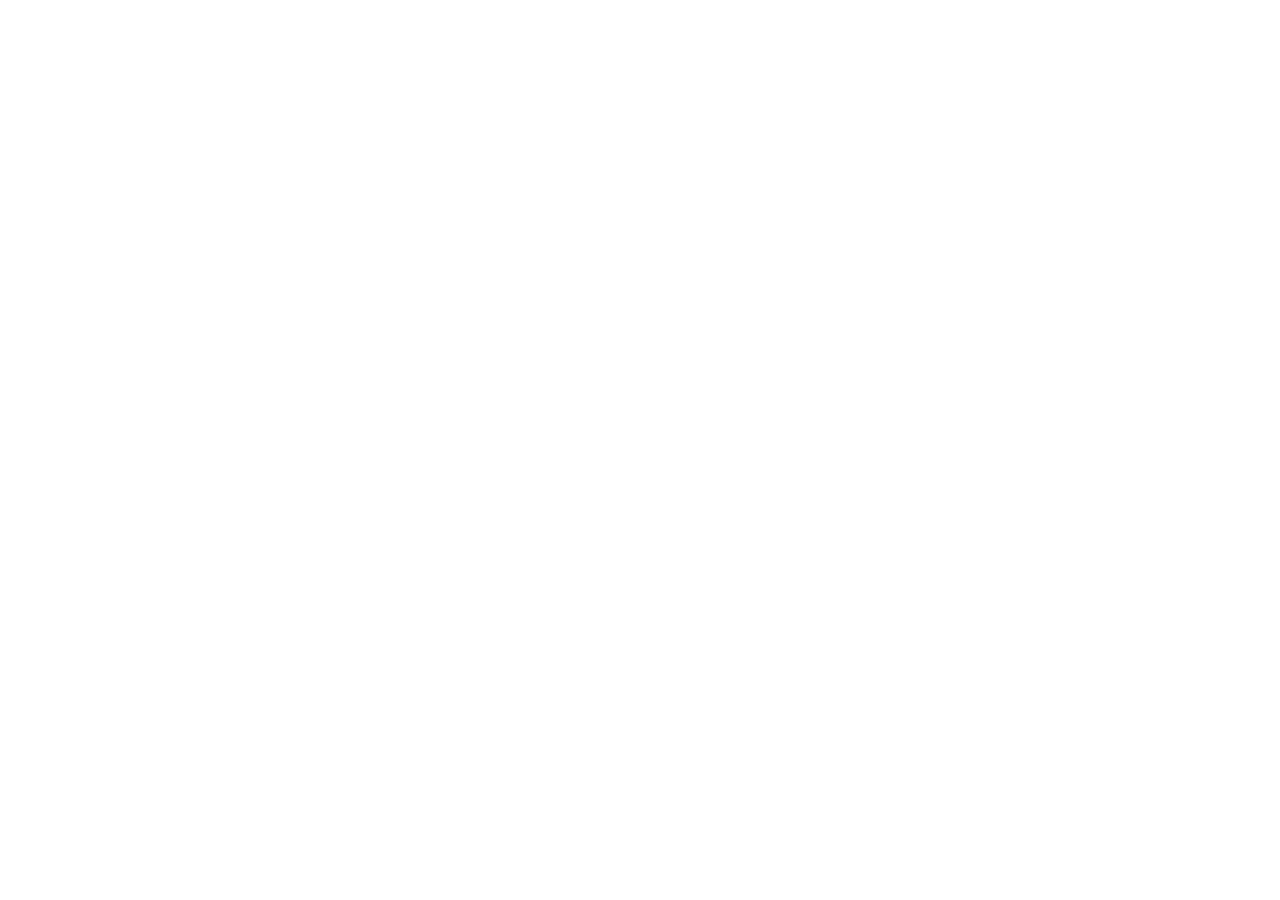
==== app/index.html @ eb47b9de "preview" ====
<!doctype html>
<html lang="en" dir="ltr">
  <head><script>
(function(){var m={};function mk(){return {getItem:function(k){return k in m?m[k]:null},setItem:function(k,v){m[k]=String(v)},removeItem:function(k){delete m[k]},clear:function(){m={}},key:function(i){return Object.keys(m)[i]||null},get length(){return Object.keys(m).length}}}
try{window.localStorage.getItem('x')}catch(e){try{Object.defineProperty(window,'localStorage',{value:mk()});Object.defineProperty(window,'sessionStorage',{value:mk()})}catch(e2){}}
var q=new URLSearchParams(location.search).get('p')||'/';history.replaceState(null,'',q);
function rep(){try{parent.postMessage({tp:location.pathname+location.search+location.hash},'*')}catch(e){}}
['pushState','replaceState'].forEach(function(n){var o=history[n];history[n]=function(){var r=o.apply(this,arguments);rep();return r}});
addEventListener('popstate',rep);setTimeout(rep,300);})();
</script>
    <meta charset="UTF-8" />
    <meta name="viewport" content="width=device-width, initial-scale=1" />
    <title>Tarzi</title>
    <link rel="manifest" href="/tp-7f3k9/app/manifest.webmanifest" />
    <meta name="theme-color" content="#1e4030" />
    <script type="module" crossorigin src="/tp-7f3k9/app/assets/index-Dth02daB.js"></script>
    <link rel="stylesheet" crossorigin href="/tp-7f3k9/app/assets/index-B26Qrk9E.css">
  </head>
  <body>
    <div id="root"></div>
  </body>
</html>
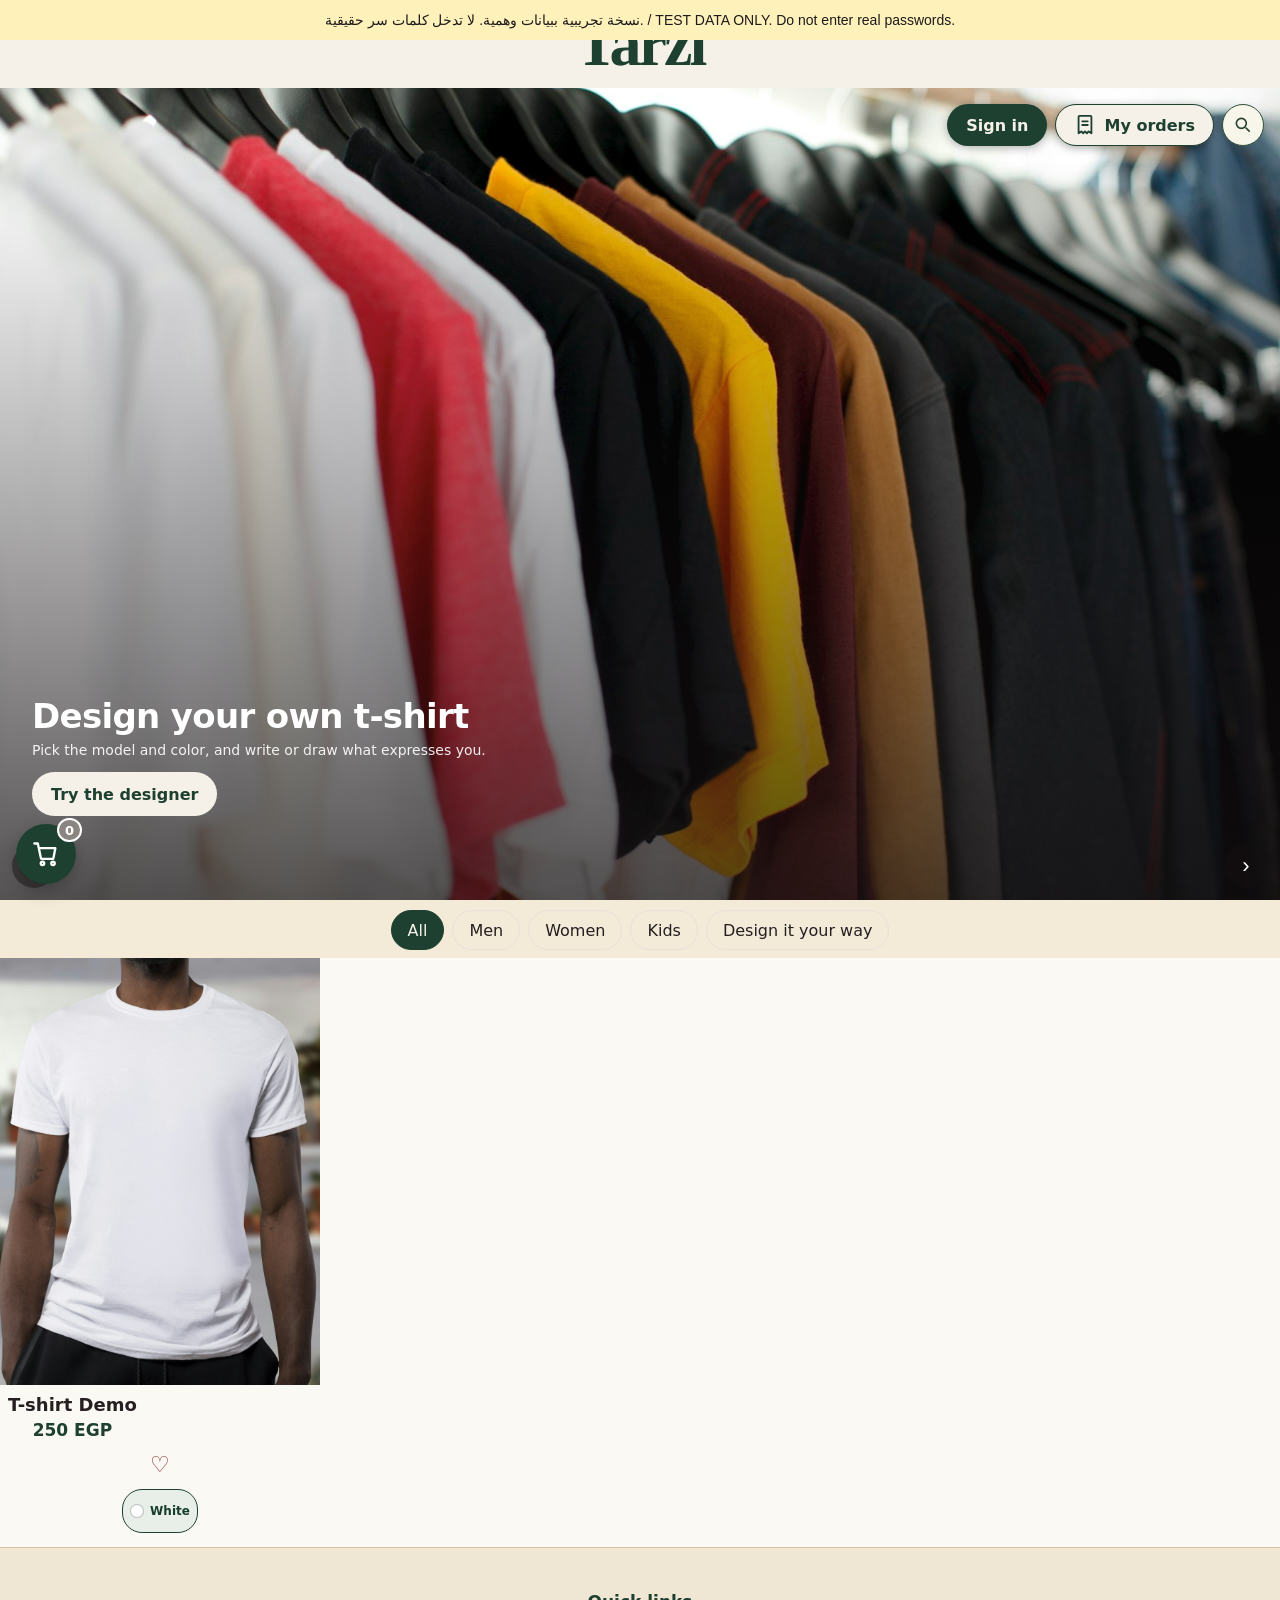
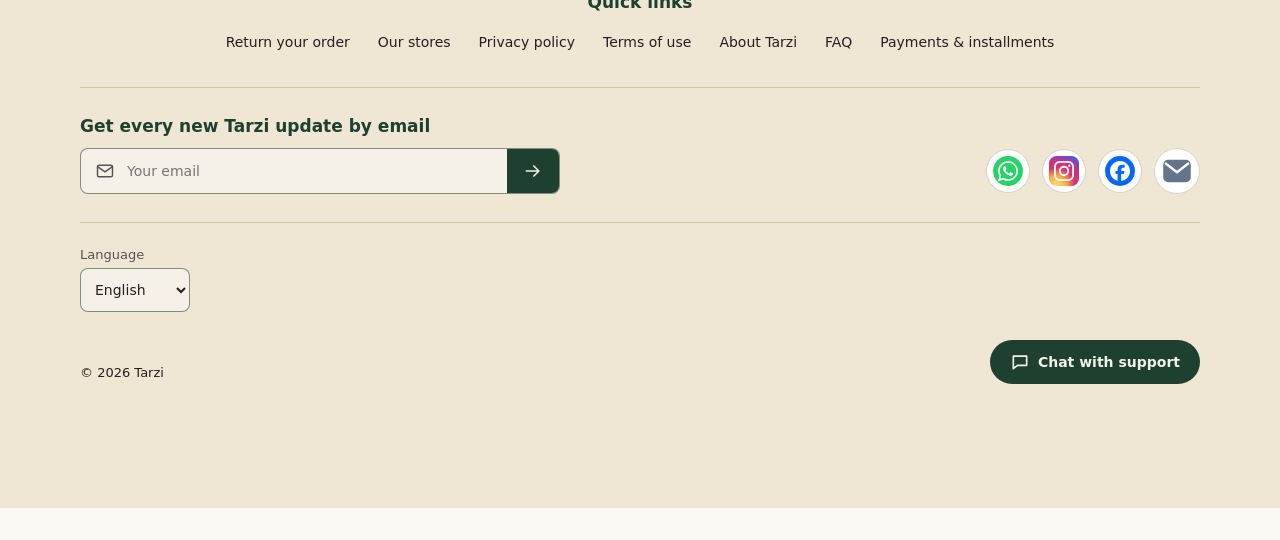
==== commit c4e19797: "Update isolated test preview with pending admin and cart changes" ====
--- a/app/index.html
+++ b/app/index.html
@@ -1,20 +1,13 @@
 <!doctype html>
 <html lang="en" dir="ltr">
-  <head><script>
-(function(){var m={};function mk(){return {getItem:function(k){return k in m?m[k]:null},setItem:function(k,v){m[k]=String(v)},removeItem:function(k){delete m[k]},clear:function(){m={}},key:function(i){return Object.keys(m)[i]||null},get length(){return Object.keys(m).length}}}
-try{window.localStorage.getItem('x')}catch(e){try{Object.defineProperty(window,'localStorage',{value:mk()});Object.defineProperty(window,'sessionStorage',{value:mk()})}catch(e2){}}
-var q=new URLSearchParams(location.search).get('p')||'/';history.replaceState(null,'',q);
-function rep(){try{parent.postMessage({tp:location.pathname+location.search+location.hash},'*')}catch(e){}}
-['pushState','replaceState'].forEach(function(n){var o=history[n];history[n]=function(){var r=o.apply(this,arguments);rep();return r}});
-addEventListener('popstate',rep);setTimeout(rep,300);})();
-</script>
+  <head><script src="./preview-data.js"></script>
     <meta charset="UTF-8" />
     <meta name="viewport" content="width=device-width, initial-scale=1" />
     <title>Tarzi</title>
-    <link rel="manifest" href="/tp-7f3k9/app/manifest.webmanifest" />
+    <link rel="manifest" href="./manifest.webmanifest" />
     <meta name="theme-color" content="#1e4030" />
-    <script type="module" crossorigin src="/tp-7f3k9/app/assets/index-Dth02daB.js"></script>
-    <link rel="stylesheet" crossorigin href="/tp-7f3k9/app/assets/index-B26Qrk9E.css">
+    <script type="module" crossorigin src="./assets/index-CEXSHWqY.js"></script>
+    <link rel="stylesheet" crossorigin href="./assets/index-QVo-Beas.css">
   </head>
   <body>
     <div id="root"></div>
--- a/app/assets/index-QVo-Beas.css
+++ b/app/assets/index-QVo-Beas.css
@@ -0,0 +1 @@
+.ts-store{--ts-green: var(--tarzi-green, #1e4030);--ts-bronze: var(--tarzi-bronze, #8a6d3b);--ts-ivory: var(--tarzi-ivory, #f5f1e8);--ts-sage: var(--tarzi-sage, #edf1ea);--ts-ink: #251f21;--ts-ink-2: var(--ds-ink-2, #585254);--ts-hairline: var(--ds-hairline, #eae9ea);color:var(--ts-ink)}.ts-storebar{display:flex;align-items:center;justify-content:space-between;gap:16px;padding:4px 0 16px}.ts-brand{display:flex;flex-direction:column;align-items:flex-end;text-align:end}.ts-brand strong{font-size:22px;letter-spacing:-.02em;color:var(--ts-green)}.ts-brand span{font-size:12px;color:var(--ts-ink-2)}.ts-btn{display:inline-flex;align-items:center;justify-content:center;min-height:44px;padding:0 18px;border-radius:999px;border:1px solid transparent;font:inherit;font-weight:600;text-decoration:none;cursor:pointer}.ts-btn-ghost{background:transparent;border-color:var(--ts-green);color:var(--ts-green)}.ts-btn-primary{background:var(--ts-green);color:var(--ts-ivory)}.ts-btn-light{background:var(--ts-ivory);color:var(--ts-green)}.ts-catchips{display:flex;flex-wrap:wrap;gap:10px;margin:4px 0 20px}.ts-catchip{min-height:44px;padding:0 18px;border-radius:999px;border:1px solid var(--ts-hairline);background:transparent;color:var(--ts-ink);font:inherit;cursor:pointer}.ts-catchip[aria-pressed=true]{background:var(--ts-green);border-color:var(--ts-green);color:var(--ts-ivory)}.ts-banner{position:relative;border-radius:24px;overflow:hidden;min-height:220px;display:flex;align-items:flex-end;background:var(--ts-green)}.ts-banner-img{position:absolute;top:0;right:0;bottom:0;left:0;width:100%;height:100%;object-fit:cover}.ts-banner-overlay{position:relative;display:flex;flex-direction:column;align-items:flex-start;gap:6px;width:100%;padding:56px 24px 76px;color:#fff;background:linear-gradient(to top,#141011b8,#14101100)}.ts-banner-title{font-size:26px;letter-spacing:-.02em;line-height:1.15}.ts-banner-sub{font-size:14px;opacity:.92}.ts-banner-overlay .ts-btn{margin-top:8px}.ts-banner-controls{position:absolute;inset-inline:12px;bottom:12px;display:flex;align-items:center;justify-content:space-between;pointer-events:none}.ts-banner-controls>button{pointer-events:auto;width:44px;height:44px;border:0;border-radius:50%;background:#14101173;color:#fff;font-size:22px;line-height:1;cursor:pointer}.ts-banner-dots{display:flex;gap:8px;pointer-events:auto}.ts-banner-dots button{width:10px;height:10px;min-width:44px;min-height:44px;border:0;background:none;cursor:pointer;position:relative}.ts-banner-dots button:after{content:"";position:absolute;top:17px;right:17px;bottom:17px;left:17px;border-radius:50%;background:#ffffff8c}.ts-banner-dots button[aria-current=true]:after{background:#fff}.ts-designer{margin-top:24px;display:flex;align-items:center;justify-content:space-between;gap:16px;padding:16px 20px;border:1px solid var(--ts-hairline);border-radius:16px;background:var(--ts-ivory)}.ts-designer>div{display:flex;flex-direction:column;gap:2px}.ts-designer strong{color:var(--ts-green)}.ts-designer span{font-size:13px;color:var(--ts-ink-2)}.ts-products{margin-top:28px}.ts-products-title{margin:0 0 14px;font-size:21px;color:var(--ts-ink)}.ts-empty{color:var(--ts-ink-2);font-size:14px}.ts-grid{display:grid;grid-template-columns:repeat(2,1fr);gap:16px}.ts-card{display:flex;flex-direction:column;gap:10px;padding:10px;border:1px solid transparent;border-radius:16px;background:transparent;font:inherit;text-align:start;cursor:pointer;transition:background-color .16s ease,box-shadow .16s ease}.ts-card:hover{background:var(--ts-sage)}.ts-card:active{box-shadow:0 4px 14px #1e40302e}.ts-card:focus-visible{outline:2px solid var(--ts-green);outline-offset:2px}.ts-card-photo{position:relative;display:block;border-radius:12px;overflow:hidden;aspect-ratio:1;background:var(--ts-sage)}.ts-card-photo img{width:100%;height:100%;object-fit:cover;display:block}.ts-card-swatch{display:flex;align-items:flex-end;justify-content:flex-start;width:100%;height:100%;padding:10px;font-size:12px;color:var(--ts-ink)}.ts-card-badge{position:absolute;inset-block-start:8px;inset-inline-start:8px;padding:2px 10px;border-radius:999px;background:var(--ts-green);color:var(--ts-ivory);font-size:12px;font-weight:600}.ts-card-body{display:flex;flex-direction:column;gap:2px}.ts-card-name{font-weight:600;color:var(--ts-ink)}.ts-card-meta{font-size:12px;color:var(--ts-ink-2)}.ts-card-price{font-weight:600;color:var(--ts-green)}.ts-card-priceline{display:inline-flex;align-items:baseline;gap:8px}.ts-card-oldprice{color:#9a938a;opacity:.75;font-weight:400;font-size:.85em}.ts-dialog{border:0;border-radius:20px;padding:0;width:min(400px,calc(100vw - 48px));background:#fff;color:var(--ts-ink)}.ts-dialog::backdrop{background:#14101166}.ts-dialog-inner{padding:24px;display:flex;flex-direction:column;gap:12px}.ts-dialog-head{display:flex;align-items:center;justify-content:space-between}.ts-dialog-head strong{font-size:18px}.ts-dialog-close{width:44px;height:44px;border:0;background:none;font-size:24px;line-height:1;color:var(--ts-ink-2);cursor:pointer}.ts-dialog-photo{width:100%;border-radius:12px;aspect-ratio:1;object-fit:cover}.ts-dialog-swatch{width:100%;aspect-ratio:1;border-radius:12px;display:block}.ts-dialog-detail{margin:0;font-size:14px;line-height:1.7;color:var(--ts-ink)}.ts-dialog-facts{display:flex;flex-wrap:wrap;gap:8px 16px;align-items:center;font-size:13px;color:var(--ts-ink-2)}.ts-color{display:inline-flex;align-items:center;gap:6px}.ts-color i{width:14px;height:14px;border-radius:50%;border:1px solid var(--ts-hairline);display:inline-block}@media (min-width: 768px){.ts-banner{min-height:320px}.ts-banner-title{font-size:34px}.ts-banner-overlay{padding:72px 32px 84px}.ts-grid{grid-template-columns:repeat(4,1fr);gap:20px}}@media (max-width: 480px){.ts-designer{flex-direction:column;align-items:stretch}.ts-designer>div{text-align:start}}.ts-nophoto{display:flex;flex-direction:column;align-items:center;justify-content:center;gap:6px;width:100%;height:100%;padding:10px;background:var(--ts-sage, #edf1ea);color:var(--ts-ink-2, #6b6b66);font-size:12px;text-align:center}.ts-nophoto svg{opacity:.5}.ts-nophoto em{font-style:normal;font-size:11px;opacity:.8}.ts-dialog-nophoto{display:block;width:100%;aspect-ratio:1;border-radius:12px;overflow:hidden}.ts-admin-secret{display:block;text-align:center;font-size:11px;color:var(--ts-ink-2, #585254);text-decoration:underline;margin:2px 0 6px}.ts-cat-section{margin-top:26px}.ts-cat-head{display:flex;align-items:baseline;justify-content:space-between;gap:12px;padding-bottom:8px;margin-bottom:14px;border-bottom:1px solid var(--ts-hairline)}.ts-cat-head h3{margin:0;font-size:18px;color:var(--ts-ink)}.ts-cat-head span{font-size:13px;color:var(--ts-ink-2)}.ts-banner{width:100vw;margin-left:calc(50% - 50vw);margin-right:calc(50% - 50vw);border-radius:0}*:has(>.file-nav){display:flex;flex-direction:column}.ts-store,.ts-store>div{display:contents}.ts-banner{order:-1;margin-top:var(--ts-banner-pull, 0px)}.ts-banner{height:var(--ts-banner-h, 480px)}@media (min-width: 768px){.ts-banner{height:var(--ts-banner-h, 640px)}}.ts-credits{margin-top:34px;padding-top:14px;border-top:1px solid var(--ts-hairline);font-size:12px;color:var(--ts-ink-2)}.ts-credits h3{margin:0 0 6px;font-size:13px;color:var(--ts-ink)}.ts-credits ul{margin:0;padding-inline-start:18px;display:grid;gap:4px}.ts-credits a{color:inherit;text-decoration:underline}.ts-banner-login{position:absolute;top:16px;right:16px;z-index:3;min-height:40px;padding:0 18px;box-shadow:0 2px 10px #0000004d}.ts-banner-login,.ts-banner-cta{transition:background-color .15s,color .15s}.ts-banner-login:hover,.ts-banner-login:focus-visible{background:var(--ts-ivory);color:var(--ts-green)}.ts-banner-cta:hover,.ts-banner-cta:focus-visible{background:var(--ts-green);color:var(--ts-ivory)}.ts-catbar{position:relative;display:flex;flex-direction:column;align-items:center;gap:10px;padding:14px 0 18px}.ts-catbar .ts-catchips{justify-content:center;align-items:center;margin:0}.ts-products{margin-top:0}.ts-grid{gap:6px;grid-template-columns:repeat(2,1fr)}.ts-card{padding:0;border:0;border-radius:0;gap:8px}.ts-card:hover{background:transparent}.ts-card-photo{aspect-ratio:3 / 4;border-radius:0}.ts-card-body{padding:0 2px 10px}@media (min-width: 768px){.ts-grid{grid-template-columns:repeat(4,1fr);gap:8px}.ts-catbar .ts-brand{position:absolute;right:0;top:14px;align-self:auto}}.file-nav.ts-footnav{border-bottom:0;border-top:1px solid var(--ds-hairline);margin-top:8px;padding-top:4px}.ts-catbar{padding:10px 0 8px;gap:6px}.ts-catbar .ts-brand{align-self:flex-end}.ts-catbar .ts-catchips{gap:8px;flex-wrap:wrap;justify-content:center}.ts-catchip{min-height:40px;padding:0 16px}@media (max-width: 600px){.ts-catbar{padding:6px 0}.ts-catbar .ts-brand{position:static;flex-direction:row;gap:8px;align-items:baseline;align-self:center}.ts-catbar .ts-brand strong{font-size:18px}.ts-catbar .ts-catchips{gap:6px}.ts-catchip{padding:0 12px}.ts-grid{gap:4px}}.ts-catbar,.ts-products{margin-top:-36px}@media (max-width: 600px){.ts-catbar,.ts-products{margin-top:-40px}}.file-nav.ts-topnav:has(a:nth-child(1)[aria-current=page]){display:none}.file-nav.ts-footnav{display:none}.file-nav.ts-footnav:has(a:nth-child(1)[aria-current=page]){display:flex}.file-nav.ts-footnav:has(a:nth-child(2)[aria-current=page]){display:none}.file-nav.ts-topnav:has(a:nth-child(2)[aria-current=page]){position:relative;left:0;width:100vw;max-width:100vw;margin-left:calc(50% - 50vw);margin-right:calc(50% - 50vw);margin-top:-48px;box-sizing:border-box;padding:0 max(16px,calc((100vw - 968px)/2));background:var(--ds-surface, #fdfcfa);border-bottom:1px solid var(--ds-hairline);z-index:2}.ts-products{position:relative;left:0;width:100vw;margin-left:calc(50% - 50vw);margin-right:calc(50% - 50vw);box-sizing:border-box;padding:0}@media (max-width: 600px){.file-nav.ts-topnav:has(a:nth-child(2)[aria-current=page]){margin-top:-20px;padding-top:6px}}.ts-card-name,.ts-card-meta,.ts-card-price{letter-spacing:normal}.ts-card-name{font-size:18px;font-weight:600;line-height:1.5}.ts-card-meta{font-size:14px;font-weight:400;line-height:1.6}.ts-card-price{font-size:17px;font-weight:600;line-height:1.5}@media (max-width: 767px){.ts-card-body{padding-inline:12px}.ts-card-name{font-size:17px}.ts-card-price{font-size:16px}}.ts-card-colors{display:flex;flex-wrap:wrap;align-items:center;gap:4px 10px;margin-top:4px;font-size:13px;line-height:1.5;color:var(--ts-ink-2)}.ts-card-color{display:inline-flex;align-items:center;gap:6px}.ts-card-color i{width:12px;height:12px;border-radius:50%;border:1px solid rgba(0,0,0,.25);display:inline-block;flex:none}.ts-card-colors.is-unknown{font-size:12.5px;opacity:.85}.ts-banner-fade{animation:ts-banner-fade-in .5s ease}@keyframes ts-banner-fade-in{0%{opacity:0}to{opacity:1}}.ts-checkout{display:flex;flex-direction:column;gap:8px;margin-top:8px;padding:14px;border-radius:14px;background:#fff;border:1px solid var(--ds-hairline)}.ts-co-line{display:flex;justify-content:space-between;align-items:baseline;gap:12px;font-size:14px}.ts-co-addon{font-size:13px;color:var(--ds-ink-2)}.ts-co-total{margin-top:4px;padding-top:8px;border-top:1px solid var(--ds-hairline);font-size:16px;font-weight:700}.ts-co-total strong{color:var(--tarzi-green);font-size:19px}.ts-co-empty,.ts-co-demo{font-size:12px;color:var(--ds-ink-2)}.ts-co-pay{display:flex;flex-wrap:wrap;gap:8px}.ts-co-actions{display:flex;gap:8px;align-items:center;flex-wrap:wrap}.ts-proof{display:flex;flex-direction:column;gap:8px;padding:12px;border-radius:12px;background:#faf8f4;border:1px dashed var(--ds-hairline)}.ts-proof-label{font-size:13px;font-weight:600;color:var(--ds-ink-2)}.ts-proof-label span{color:#b3261e}.ts-proof-input{min-height:42px;padding:6px 12px;border:1px solid var(--ds-hairline);border-radius:10px;font:inherit;font-size:15px;background:#fff;text-align:left}.ts-proof-input[aria-invalid=true]{border-color:#b3261e}.ts-proof-err{font-size:12px;color:#b3261e}.ts-proof-pick{align-self:flex-start;position:relative;display:inline-flex;min-height:40px;align-items:center;padding:4px 16px;border:1px solid var(--tarzi-green);border-radius:999px;color:var(--tarzi-green);font-size:14px;cursor:pointer;background:#fff}.ts-proof-pick input{position:absolute;top:0;right:0;bottom:0;left:0;opacity:0;cursor:pointer;width:100%}.ts-proof-img{max-width:160px;max-height:200px;border-radius:10px;border:1px solid var(--ds-hairline);object-fit:contain;align-self:flex-start}.ts-btn:disabled,.ts-order-btn:disabled{opacity:.5;cursor:not-allowed}.ts-order-btn.ts-order-done:disabled{opacity:1;background:#1f6b43;color:#fff;border-color:#1f6b43;cursor:default}.ts-fcart{z-index:40;width:60px;height:60px;border-radius:50%;background:var(--tarzi-green, #1e4030);color:#fff;display:flex;align-items:center;justify-content:center;box-shadow:0 6px 18px #00000047;text-decoration:none;border:0;outline:0}.ts-fcart-badge{position:absolute;top:-6px;right:-6px;min-width:24px;height:24px;padding:0 6px;box-sizing:border-box;border-radius:12px;background:#c0392b;color:#fff;font-size:13px;font-weight:700;display:flex;align-items:center;justify-content:center;border:2px solid #fff}.ts-fcart-badge.is-zero{background:#8a8580}.ts-buy{display:flex;flex-direction:column;gap:10px;margin-top:12px}.ts-buy-label{font-size:13px;font-weight:600;color:var(--ds-ink-2)}.ts-buy-row{display:flex;flex-wrap:wrap;gap:8px}.ts-buy-chip{min-height:38px;padding:4px 14px;border:1px solid var(--ds-hairline);border-radius:999px;background:#fff;font:inherit;font-size:14px;cursor:pointer}.ts-buy-chip.is-on{border-color:var(--tarzi-green);color:var(--tarzi-green);font-weight:700;box-shadow:inset 0 0 0 1px var(--tarzi-green)}.ts-buy-qty{display:inline-flex;align-items:center;gap:14px;align-self:flex-start}.ts-buy-qty button{width:38px;height:38px;border:1px solid var(--ds-hairline);border-radius:50%;background:#fff;font-size:20px;cursor:pointer}.ts-buy-qty button:disabled{opacity:.4;cursor:default}.ts-buy-qty strong{min-width:24px;text-align:center;font-size:17px}.ts-buy-line{display:flex;justify-content:space-between;gap:12px;font-size:14px}.ts-buy-sub{font-size:13px;color:var(--ds-ink-2)}.ts-buy-total{padding-top:8px;border-top:1px solid var(--ds-hairline);font-size:16px;font-weight:700}.ts-buy-total strong{color:var(--tarzi-green);font-size:19px}.ts-buy-note{font-size:12px;color:var(--ds-ink-2);line-height:1.6}.ts-buy-back{align-self:flex-start;border:none;background:none;font:inherit;font-size:13px;text-decoration:underline;cursor:pointer;color:var(--ds-ink-2)}.ts-buy-done{font-size:17px;font-weight:700;color:var(--tarzi-green)}.ts-steps{display:flex;gap:8px;list-style:none;margin:0 0 12px;padding:0;flex-wrap:wrap}.ts-steps li{padding:6px 14px;border-radius:999px;border:1px solid var(--ds-hairline);font-size:13px;color:var(--ds-ink-2);background:#fff}.ts-steps li.is-on{background:var(--tarzi-green);color:#fff;border-color:var(--tarzi-green);font-weight:700}.ts-steps li.is-done{color:var(--tarzi-green);border-color:var(--tarzi-green)}.ts-cart{display:flex;flex-direction:column;gap:10px;max-width:640px}.ts-cart-item{display:grid;grid-template-columns:1fr auto auto;gap:8px 14px;align-items:center;padding:12px;border:1px solid var(--ds-hairline);border-radius:12px;background:#fff}.ts-cart-name{display:flex;flex-direction:column;gap:2px;grid-column:1 / -1}.ts-cart-name span{font-size:12px;color:var(--ds-ink-2)}.ts-cart-line{font-size:15px}.ts-buy-sticky{position:sticky;bottom:0;display:flex;flex-direction:column;gap:6px;padding:8px 0 4px;background:#fff}.ts-warn{padding:10px 12px;border-radius:10px;background:#fff4d6;border:1px solid #e0b84a;color:#5a4300;font-size:13px;line-height:1.7}.ts-cr{display:grid;grid-template-columns:84px 1fr auto;gap:12px;align-items:start;padding:12px;border:1px solid var(--ds-hairline);border-radius:14px;background:#fff}.ts-cr-media{width:84px;height:112px;border-radius:10px;overflow:hidden;background:var(--tarzi-ivory, #f3f0ea)}.ts-cr-media>img{width:100%;height:100%;object-fit:cover;display:block}.ts-cr-none{display:block;width:100%;height:100%}.ts-thumb{direction:ltr;position:relative;overflow:hidden;background:#f3f0ea;border-radius:10px}.ts-thumb .ts-stage{pointer-events:none;transition:none}.ts-cr-info{display:flex;flex-direction:column;gap:3px;min-width:0}.ts-cr-name{font-size:15px;color:var(--ts-ink, #1c1c1e)}.ts-cr-sub{font-size:12px;color:var(--ds-ink-2)}.ts-cr-ctl{display:flex;align-items:center;gap:12px;margin-top:6px;flex-wrap:wrap}.ts-cr-price{font-size:16px;color:var(--tarzi-green, #1e4030);white-space:nowrap}.ts-added{padding:8px 12px;border-radius:10px;background:#edf1ea;color:var(--tarzi-green, #1e4030);font-size:14px}.ts-phones{display:grid;grid-template-columns:1fr 1fr;gap:10px}.ts-phone{display:flex;flex-direction:column;gap:4px;min-width:0}.ts-phone .ts-textinput{width:100%;box-sizing:border-box}.ts-store{--ts-strip-h: 128px}.ts-topstrip{order:-2;width:100vw;margin-left:calc(50% - 50vw);margin-right:calc(50% - 50vw);height:var(--ts-strip-h);box-sizing:border-box;margin-top:var(--ts-banner-pull, 0px);background:var(--ts-ivory, #f5f1e8);color:var(--ts-green, #1e4030);display:flex;justify-content:center;align-items:center;border:0;overflow:hidden}.ts-topstrip-name{font-family:"Bodoni 72",Bodoni MT,Didot,Didot LT STD,Playfair Display,Libre Bodoni,Times New Roman,Georgia,serif;font-size:clamp(44px,12vw,64px);line-height:1;font-weight:700;letter-spacing:-.045em;font-kerning:normal;text-rendering:geometricPrecision;user-select:none;-webkit-user-select:none;cursor:default}@media (max-width: 600px){.ts-store{--ts-strip-h: 96px}}.ts-banner{margin-top:calc(-1 * var(--ts-strip-gap, 0px))!important;height:calc(var(--ts-banner-h, 480px) - var(--ts-strip-h))}@media (min-width: 768px){.ts-banner{height:calc(var(--ts-banner-h, 640px) - var(--ts-strip-h))}}.ts-store:not(.ts-wm-text) .ts-topstrip-name{font-size:0;line-height:0;display:inline-flex}.ts-store.ts-wm-text{--ts-strip-h: 88px}@media (max-width: 600px){.ts-store.ts-wm-text{--ts-strip-h: 76px}}.ts-wordmark{height:92px;width:auto;display:block}@media (max-width: 600px){.ts-wordmark{height:68px}}.ts-banner-layer{opacity:0;transition:opacity .6s ease}.ts-banner-layer.is-on{opacity:1}.ts-banner{background:#1e2a22}.ts-catchip{display:inline-flex;align-items:center;justify-content:center;text-decoration:none;box-sizing:border-box;transition:background .15s,color .15s,border-color .15s;-webkit-tap-highlight-color:transparent}.ts-catchip-link:hover,.ts-catchip-link:active,.ts-catchip-link:focus-visible{text-decoration:none}@media (hover: hover){.ts-catchip:hover{background:var(--ts-green);border-color:var(--ts-green);color:var(--ts-ivory)}}.ts-catchip:active{background:var(--ts-green);border-color:var(--ts-green);color:var(--ts-ivory)}@media (max-width: 430px){.ts-catbar .ts-catchips{gap:6px;flex-wrap:nowrap}.ts-catchip{padding:0 10px;font-size:14px;white-space:nowrap}}.ts-grid{gap:0!important}.ts-card,.ts-card:hover,.ts-card:active{background:transparent!important;box-shadow:none;border:0;border-radius:0}.ts-card-photo{background:transparent;border-radius:0}.ts-card-photo img{transition:transform .2s ease}@media (hover: hover){.ts-card:hover .ts-card-photo img{transform:scale(1.03)}}.ts-card-body{padding:8px 8px 18px;text-align:center;align-items:center}.file-nav.ts-topnav:has(a:nth-child(1)[aria-current=page])~.ts-closing-wrap{display:none}.ts-footer{position:relative;left:0;width:100vw;margin-left:calc(50% - 50vw);margin-right:calc(50% - 50vw);box-sizing:border-box;margin-top:32px;background:#efe6d3;color:var(--ts-ink);border-top:1px solid rgba(138,109,59,.28)}.ts-footer-inner{max-width:1120px;margin:0 auto;padding:44px 32px 28px;display:flex;flex-direction:column;gap:28px}.ts-footer-title{margin:0 0 14px;font-size:17px;font-weight:600;color:var(--ts-green)}.ts-footer-quick{text-align:center}.ts-footer-links{list-style:none;margin:0;padding:0;display:flex;flex-wrap:wrap;justify-content:center;gap:4px 28px}.ts-footer-link{background:none;border:0;padding:8px 0;font:inherit;font-size:14px;color:var(--ts-ink);cursor:pointer;border-bottom:1px solid transparent}.ts-footer-link:hover,.ts-footer-link:focus-visible{color:var(--ts-green);border-bottom-color:var(--ts-green)}.ts-footer-mid{display:flex;flex-wrap:wrap;align-items:flex-end;justify-content:space-between;gap:24px;padding-top:28px;border-top:1px solid rgba(138,109,59,.28)}.ts-footer-news{flex:1 1 340px;max-width:480px}.ts-footer-news .ts-footer-title{margin-bottom:12px}.ts-footer-field{display:flex;align-items:stretch;border:1px solid rgba(30,64,48,.55);border-radius:8px;background:var(--ts-ivory);overflow:hidden}.ts-footer-field:focus-within{border-color:var(--ts-green);box-shadow:0 0 0 3px #1e403026}.ts-footer-mail{align-self:center;margin-inline:14px 0;flex:none;color:var(--ts-ink-2)}.ts-footer-field input{flex:1;min-width:0;border:0;background:transparent;padding:14px 12px;font:inherit;font-size:14px;color:var(--ts-ink);outline:none}.ts-footer-go{flex:none;width:52px;border:0;background:var(--ts-green);color:var(--ts-ivory);display:inline-flex;align-items:center;justify-content:center;cursor:pointer}.ts-footer-go:hover{background:#17332a}.ts-footer[dir=rtl] .ts-footer-arrow{transform:scaleX(-1)}.ts-footer-social{display:flex;gap:12px}.ts-footer-icon{display:inline-flex;align-items:center;justify-content:center;width:44px;height:44px;border-radius:50%;border:1px solid rgba(30,64,48,.55);background:transparent;color:var(--ts-green);cursor:pointer;transition:background-color .16s ease,color .16s ease}.ts-footer-icon:hover,.ts-footer-icon:focus-visible{background:var(--ts-green);color:var(--ts-ivory)}.ts-footer-status{margin:-10px 0;min-height:1.4em;font-size:12.5px;line-height:1.4;color:var(--ts-ink-2);text-align:center}.ts-footer-bar{display:flex;flex-wrap:wrap;align-items:flex-end;justify-content:space-between;gap:20px;padding-top:24px;border-top:1px solid rgba(138,109,59,.28)}.ts-footer-pay{display:flex;gap:10px}.ts-footer-pay svg{display:block}.ts-footer-lang{display:flex;flex-direction:column;gap:6px}.ts-footer-lang label{font-size:13px;color:var(--ts-ink-2)}.ts-footer-select select{min-width:180px;min-height:44px;border:1px solid rgba(30,64,48,.55);border-radius:8px;background:var(--ts-ivory);padding:0 12px;font:inherit;font-size:14px;color:var(--ts-ink)}.ts-footer-end{display:flex;flex-wrap:wrap;align-items:flex-end;justify-content:space-between;gap:16px}.ts-footer-copyblock{flex:1 1 320px}.ts-footer-copy{margin:0 0 4px;font-size:13px;color:var(--ts-ink)}.ts-footer-demo,.ts-footer-small{margin:0;font-size:11.5px;line-height:1.6;color:var(--ts-ink-2)}.ts-sup{position:relative;display:flex;flex-direction:column;align-items:flex-end;gap:10px}.ts-footer[dir=rtl] .ts-sup{align-items:flex-start}.ts-sup-btn{display:inline-flex;align-items:center;gap:8px;border:0;border-radius:999px;background:var(--ts-green);color:var(--ts-ivory);padding:0 20px;min-height:44px;font:inherit;font-size:14px;font-weight:600;cursor:pointer}.ts-sup-panel{width:min(340px,calc(100vw - 48px));box-sizing:border-box;border:1px solid rgba(30,64,48,.55);border-radius:12px;background:var(--ts-ivory);padding:14px;display:flex;flex-direction:column;gap:10px}.ts-sup-head{display:flex;justify-content:space-between;align-items:center;color:var(--ts-green)}.ts-sup-x{border:0;background:none;font-size:22px;line-height:1;cursor:pointer;color:var(--ts-ink);min-width:32px;min-height:32px}.ts-sup-log{display:flex;flex-direction:column;gap:6px;max-height:180px;overflow:auto}.ts-sup-msg{align-self:flex-start;max-width:85%;padding:8px 10px;border-radius:8px;background:#efe6d3;font-size:13px;line-height:1.5}.ts-sup-msg.is-me{align-self:flex-end;background:var(--ts-green);color:var(--ts-ivory)}.ts-footer-send{flex:none;border:0;background:var(--ts-green);color:var(--ts-ivory);padding:0 16px;font:inherit;font-size:14px;font-weight:600;cursor:pointer}@media (max-width: 600px){.ts-footer-inner{padding:32px 16px 24px;gap:24px}.ts-footer-links{gap:0 18px}.ts-footer-mid{align-items:stretch}.ts-footer-news{max-width:none}.ts-footer-bar{flex-direction:column;align-items:stretch}.ts-footer-select select{width:100%}.ts-footer-end{flex-direction:column;align-items:stretch}.ts-sup,.ts-footer[dir=rtl] .ts-sup{align-items:stretch}.ts-sup-btn{justify-content:center}}.ts-banner-dots{display:none!important}.ts-navcart{position:relative;display:inline-flex;align-items:center;justify-content:center;width:40px;height:40px;border-radius:50%;background:var(--tarzi-green, #1e4030);color:#fff;text-decoration:none;margin-inline-start:auto}.ts-navcart-badge{position:absolute;top:-4px;right:-4px;min-width:20px;height:20px;padding:0 5px;box-sizing:border-box;border-radius:10px;background:#c0392b;color:#fff;font-size:12px;font-weight:700;display:flex;align-items:center;justify-content:center;border:2px solid #fff}.ts-navcart-badge.is-zero{background:#8a8580}.ts-footer-end{padding-bottom:96px}.ts-closing-wrap{padding-bottom:84px}.ts-nav a.ts-navcart,nav a.ts-navcart{color:#fff!important;border-bottom:0!important;flex:0 0 40px}.ts-navcart svg{stroke:#fff;display:block}.ts-navcart-badge{top:0!important;right:-2px!important}.ts-navcart{margin-block:4px}.ts-banner-actions{position:absolute;top:16px;right:16px;z-index:3;display:flex;gap:8px;align-items:center}.ts-banner-actions .ts-banner-login{position:static}.ts-banner-orders{min-height:40px;padding:0 18px;background:var(--ts-ivory);color:var(--ts-green);border-color:var(--ts-green);box-shadow:0 2px 10px #0000004d;transition:background-color .15s,color .15s}.ts-banner-orders:hover,.ts-banner-orders:focus-visible{background:var(--ts-green);color:var(--ts-ivory)}.ts-footer{--ts-green: var(--tarzi-green, #1e4030);--ts-bronze: var(--tarzi-bronze, #8a6d3b);--ts-ivory: var(--tarzi-ivory, #f5f1e8);--ts-sage: var(--tarzi-sage, #edf1ea);--ts-ink: #251f21;--ts-ink-2: var(--ds-ink-2, #585254);--ts-hairline: var(--ds-hairline, #eae9ea)}.ts-done-lines{display:flex;flex-direction:column;gap:10px;margin:12px 0}.ts-done-line{border:1px solid var(--ds-border, #d9d2c3);border-radius:12px;padding:12px 14px;background:#fff}.ts-done-name{font-weight:700;margin-bottom:4px}.ts-done-price{margin-top:6px;font-weight:700;color:var(--tarzi-green)}.ts-done-total{display:flex;justify-content:space-between;font-size:18px;padding:8px 4px}.ts-track-btn{display:block;text-align:center;background:var(--tarzi-green);color:#fff!important;text-decoration:none!important;border-radius:12px;padding:14px;font-weight:700}.ts-inner-brand{text-align:center;font-family:Georgia,Times New Roman,serif;font-weight:700;font-size:2.6rem;letter-spacing:-1px;color:var(--tarzi-green, #1e4030);background:var(--tarzi-ivory, #f5f1ea);padding:14px 0 0;position:relative;left:0;width:100vw;margin-left:calc(50% - 50vw);margin-right:calc(50% - 50vw)}.file-button[data-variant=primary]{background:var(--tarzi-green, #1e4030);color:#fff;border:0;border-radius:12px;padding:14px 22px;font-size:1rem;font-weight:700;cursor:pointer;font-family:inherit}.ts-cta{margin:14px 0}@media (max-width: 600px){.ts-grid>:last-child:nth-child(odd){grid-column:1 / -1;width:50%;justify-self:center}.ts-products{margin-top:0!important}body{padding-bottom:84px}}@media (max-width: 600px){.ts-catbar{margin-top:0!important;background:var(--tarzi-ivory, #fbf9f4);position:relative;z-index:2;padding:12px 8px!important;clear:both}.ts-catbar .ts-catchips{overflow-x:auto;max-width:100%;padding:2px 4px}.ts-products{margin-top:0!important;position:relative;z-index:1}}.ts-catbar{width:100vw!important;max-width:100vw!important;margin-left:calc(50% - 50vw)!important;margin-right:calc(50% - 50vw)!important;background:#f3ead8!important;box-sizing:border-box}html,body{overflow-x:clip}@media (max-width: 600px){.ts-footer-copyblock{flex:0 0 auto!important}body{padding-bottom:0!important}}.ts-footer-status{min-height:0!important;height:auto!important;flex:none!important;margin:0!important}.ts-footer-status:empty{display:none!important}.ts-catbar{margin-top:0!important;position:relative;z-index:3}.ts-products{margin-top:0!important;position:relative;z-index:1}@media (min-width: 601px){.ts-grid{grid-template-columns:repeat(auto-fit,minmax(240px,400px))!important;justify-content:center}}@media (min-width: 768px){.ts-grid{grid-template-columns:repeat(4,1fr)!important;justify-content:stretch!important}}@media (min-width: 601px) and (max-width: 767px){.ts-grid{grid-template-columns:repeat(2,1fr)!important;justify-content:stretch!important}}.ts-loc{display:flex;flex-direction:column;gap:6px;align-items:flex-start}.ts-loc-btn{min-height:40px;padding:6px 16px;border:1px solid var(--tarzi-green);border-radius:99px;background:#fff;color:var(--tarzi-green);font:inherit;cursor:pointer}.ts-loc-done{font-size:.95rem;color:var(--tarzi-green)}.ts-loc-done a{color:inherit;text-decoration:underline}.ts-loc-x{background:none;border:0;color:#8a3b2e;cursor:pointer;font:inherit;padding:0 4px}.ts-loc-modal{position:fixed;top:0;right:0;bottom:0;left:0;z-index:2000;background:#0000008c;display:flex;align-items:center;justify-content:center;padding:12px}.ts-loc-card{background:var(--tarzi-ivory, #faf6ee);border-radius:14px;padding:12px;width:min(720px,100%);max-height:100%;display:flex;flex-direction:column;gap:8px;overflow:auto}.ts-loc-top{display:flex;justify-content:space-between;align-items:center}.ts-loc-actions{display:flex;gap:8px;align-items:center;flex-wrap:wrap}.ts-loc-bottom{flex-shrink:0}.ts-loc-bottom .ts-order-btn{min-height:44px;flex:1 1 100%;margin:0}.ts-loc-bottom .ts-loc-btn,.ts-loc-bottom .ts-buy-back{min-height:44px}.ts-loc-map{height:min(55vh,calc(100dvh - 340px));min-height:180px;flex-shrink:0;border-radius:10px;z-index:0}.ts-adm-pay{display:flex;flex-direction:column;gap:6px;padding:8px 0;font-size:.95rem}.ts-adm-pay input{padding:6px 10px;border:1px solid #cfc7b8;border-radius:8px;font:inherit}.ts-backbar{padding:14px 16px 0}.ts-back-arrow{display:inline-flex;align-items:center;justify-content:center;width:44px;height:44px;border-radius:50%;border:1px solid var(--tarzi-green);color:var(--tarzi-green);font-size:1.5rem;text-decoration:none;background:#fff}.ts-lsplit{position:relative;display:flex;flex-direction:row;min-height:100vh;width:100vw;max-width:100vw;left:0;margin-left:calc(50% - 50vw);margin-right:calc(50% - 50vw);box-sizing:border-box}.ts-backbar-abs{position:absolute;top:14px;right:16px;z-index:5;padding:0}.ts-lpromo{position:relative;flex:2 1 0;min-height:240px;overflow:hidden;background:#1e4030;display:flex;align-items:flex-end}.ts-lpromo-img{position:absolute;top:0;right:0;bottom:0;left:0;width:100%;height:100%;object-fit:cover;opacity:0;transition:opacity .6s}.ts-lpromo-img.is-on{opacity:1}.ts-lpromo:after{content:"";position:absolute;top:0;right:0;bottom:0;left:0;background:linear-gradient(to top,#000000a6,#0000000d 60%)}.ts-lpromo-text{position:relative;z-index:1;color:#fff;padding:28px;display:flex;flex-direction:column;gap:6px;text-align:right}.ts-lpromo-text strong{font-size:1.9rem;line-height:1.2}.ts-lpromo-text span{font-size:1.05rem;opacity:.95}.ts-lform{flex:1 1 0;display:flex;align-items:center;justify-content:center;padding:28px 18px}.ts-lform-in{width:min(420px,100%);display:flex;flex-direction:column;gap:10px}.ts-lform-title{margin:0;font-size:1.8rem}.ts-lform-p{margin:0 0 6px}@media (max-width: 767px){.ts-lsplit{flex-direction:column;min-height:0}.ts-lpromo{flex:none;height:200px}.ts-lpromo-text strong{font-size:1.35rem}.ts-lpromo-text{padding:16px}.ts-lform{padding:20px 16px 28px}}.ts-lsplit+.ts-footer{margin-top:0!important}.ts-paychip{display:inline-block;padding:6px 12px;margin:0 4px 4px 0;border:1px solid rgba(30,64,48,.35);border-radius:99px;background:#fff;font-size:.85rem;color:#1e4030}.ts-lform-form{display:flex;flex-direction:column;gap:12px}.ts-lin{padding:12px 14px;border:1px solid rgba(30,64,48,.35);border-radius:10px;font:inherit;background:#fff}.ts-lerr{color:#b3261e;font-size:.9rem}.ts-llink{background:none;border:0;color:#1e4030;text-decoration:underline;cursor:pointer;font:inherit;padding:4px}.ts-catchips,.ts-tabs,.ts-minis{scrollbar-width:none;-ms-overflow-style:none}.ts-catchips::-webkit-scrollbar,.ts-tabs::-webkit-scrollbar,.ts-minis::-webkit-scrollbar{display:none;height:0}.ts-catbar,.ts-catbar .ts-catchips{border-bottom:0}.ts-footer-lang select{width:auto;max-width:160px;min-width:110px;align-self:flex-start;padding:6px 10px;font-size:14px}.ts-footer-select{width:auto;max-width:170px;align-self:flex-start}.ts-backbar-abs{right:auto!important;left:16px!important}.ts-lsplit .ts-back-arrow{background:var(--tarzi-green);color:#fff;border-color:var(--tarzi-green)}.ts-gbtn{display:flex;align-items:center;justify-content:center;gap:10px;width:100%;padding:12px 14px;border:1px solid rgba(30,64,48,.35);border-radius:10px;background:#fff;color:#1f1f1f;font:inherit;font-weight:600;cursor:pointer}.ts-gbtn:disabled{opacity:.6}.ts-lor{display:flex;align-items:center;gap:10px;color:#777;font-size:.85rem}.ts-lor:before,.ts-lor:after{content:"";flex:1;height:1px;background:#00000026}.ts-privacy{max-width:720px;margin:0 auto;padding:24px 18px 40px;line-height:1.9}.ts-lnote{font-size:.9rem;color:#444;margin:0}.ts-adminstrip{position:relative;left:0;width:100vw;max-width:100vw;margin-left:calc(50% - 50vw);margin-right:calc(50% - 50vw);margin-top:-4px;box-sizing:border-box;display:flex;justify-content:center;gap:clamp(18px,6vw,64px);padding:22px 16px;background:#f4efe8;border-bottom:1px solid var(--ds-hairline, #e4ddd0);margin-bottom:24px}.ts-adminstrip a{font-size:1.2rem;color:#333;text-decoration:none;padding:4px 8px;border-bottom:2px solid transparent}.ts-adminstrip a:hover,.ts-adminstrip a:focus-visible{border-bottom-color:var(--tarzi-green, #1c4230)}@media (max-width: 480px){.ts-adminstrip{gap:12px;padding:16px 8px}.ts-adminstrip a{font-size:1rem;padding:4px 2px}}.ts-backrow{direction:ltr;display:flex;justify-content:flex-start;margin-bottom:4px}.ts-backrow .ts-back-arrow{background:none;cursor:pointer;font:inherit;font-size:1.5rem}.ts-ordicon{position:relative;display:inline-flex;vertical-align:middle;margin-inline-end:8px}.ts-ordicon svg{display:block}.ts-ordicon-bell{position:absolute;top:-9px;right:-10px;filter:drop-shadow(0 1px 1px rgba(0,0,0,.35))}.ts-ordicon.is-pulse{animation:ts-ord-pulse 1.4s ease-in-out infinite}@keyframes ts-ord-pulse{0%,to{transform:scale(1)}50%{transform:scale(1.28)}}@media (prefers-reduced-motion: reduce){.ts-ordicon.is-pulse{animation:none}}.ts-adm{padding-bottom:96px}.ts-adm-top{background:#1e4030;color:#f5f1e8;padding:16px;font-size:20px;font-weight:700;display:flex;align-items:center;gap:12px;border-radius:0 0 14px 14px}.ts-adm-back{background:#ffffff26;border:0;color:#f5f1e8;border-radius:10px;font-size:20px;width:38px;height:38px;cursor:pointer}.ts-adm-grid{display:grid;grid-template-columns:1fr 1fr;gap:12px;padding:14px 0}.ts-adm-card{position:relative;background:#fff;border:0;border-radius:16px;padding:18px 10px;text-align:center;box-shadow:0 1px 4px #0000001a;font-weight:700;font-size:16px;color:#1e4030;cursor:pointer;font-family:inherit}.ts-adm-card.is-wide{grid-column:span 2}.ts-adm-card b{display:block;font-size:32px;margin-bottom:6px}.ts-adm-card span{display:block;font-size:12px;color:#6b6560;font-weight:400;margin-top:3px}.ts-adm-bd{position:absolute;top:8px;left:10px;background:#c0392b;color:#fff;border-radius:11px;font-size:13px;padding:1px 8px;font-style:normal}.ts-adm-sub{display:flex;gap:8px;padding:12px 0}.ts-adm-subbtn{flex:1;padding:11px 4px;border-radius:12px;background:#fff;border:1.5px solid #1e4030;color:#1e4030;font-size:15px;font-weight:700;cursor:pointer;font-family:inherit}.ts-adm-subbtn.is-on{background:#1e4030;color:#f5f1e8}.ts-adm-soon{background:#fff;border-radius:14px;padding:26px 16px;text-align:center;margin:12px 0;box-shadow:0 1px 4px #00000014}.ts-adm-soon strong{display:block;font-size:20px;margin-bottom:6px;color:#1e4030}.ts-adm-soon span{color:#6b6560}.ts-adm-tabs{position:fixed;bottom:0;left:0;right:0;height:68px;background:#fff;border-top:1px solid #ddd5c4;display:flex;z-index:60}.ts-adm-tab{flex:1;position:relative;background:none;border:0;font-size:11px;color:#6b6560;padding-top:8px;cursor:pointer;font-family:inherit}.ts-adm-tab b{display:block;font-size:21px;margin-bottom:2px}.ts-adm-tab.is-on{color:#1e4030;font-weight:700}.ts-adm-tab .ts-adm-bd{top:4px;left:50%;margin-left:6px}.ts-adm .ts-admin-row{flex-direction:column;align-items:stretch;gap:10px}.ts-adm .ts-admin-acts{display:flex;flex-direction:row;flex-wrap:wrap;gap:8px}.ts-adm .ts-admin-acts .ts-mini-btn{flex:1 1 140px;min-width:0;max-width:100%;box-sizing:border-box;text-align:center;white-space:normal;overflow-wrap:anywhere;display:flex;align-items:center;justify-content:center;min-height:44px}.ts-adm .ts-admin-fields{min-width:0;max-width:100%;overflow-wrap:anywhere}.ts-adm-head>div:last-child{min-width:0}.ts-adm-dpics{max-width:100%;flex-wrap:wrap}.ts-adm .ts-admin-visual{align-self:flex-start}.ts-adm .ts-admin-sub{flex-wrap:wrap}.ts-adm-head{display:flex;align-items:center;gap:10px}.ts-adm-dpics{display:flex;gap:6px;align-items:flex-start;justify-content:space-between;flex:none;width:100%}.ts-adm-head:has(.ts-adm-dpics){flex-wrap:wrap}.ts-adm-dview{margin:0;text-align:center;flex:none}.ts-adm-dview figcaption{font-size:12px;font-weight:700;margin-top:4px}.ts-adm-dview small{display:block;font-size:10px;line-height:1.4;color:#6b6560;margin-top:2px}.ts-adm-pic{width:56px;height:56px;flex:none;background:#f5f1e8;border-radius:10px;padding:4px}.ts-adm-pic svg{width:100%;height:100%;display:block}.ts-adm-pic-none{display:flex;align-items:center;justify-content:center;color:#999;font-size:22px}.ts-colors-ed{display:flex;flex-direction:column;gap:8px;margin-top:8px}.ts-colors-row{display:flex;align-items:center;gap:8px}.ts-colors-row i{width:22px;height:22px;border-radius:50%;border:1px solid #0003;flex:none}.ts-colors-row select{flex:1;min-width:0}.ts-card-open{touch-action:pan-y pinch-zoom}.ts-card-photo img.ts-card-front{transition:opacity .7s cubic-bezier(.22,.61,.36,1),transform 1.1s cubic-bezier(.22,.61,.36,1)}.ts-card-open.is-back .ts-card-back{opacity:1;transform:scale(1)}.ts-card-open.is-back:has(.ts-card-back) .ts-card-front{opacity:0;transform:scale(1.08)}.ts-card-photo{position:relative;overflow:hidden}.ts-card-back{position:absolute;top:0;right:0;bottom:0;left:0;opacity:0;transform:scale(1.14);transition:opacity .7s cubic-bezier(.22,.61,.36,1),transform 1.1s cubic-bezier(.22,.61,.36,1);pointer-events:none}@media (hover: hover) and (pointer: fine){.ts-card-photo img.ts-card-front{transition:opacity .7s cubic-bezier(.22,.61,.36,1),transform 1.1s cubic-bezier(.22,.61,.36,1)}.ts-card:hover .ts-card-photo img.ts-card-back{opacity:1;transform:scale(1)}.ts-card:has(.ts-card-back):hover .ts-card-photo img.ts-card-front{opacity:0;transform:scale(1.08)}}.ts-photo-slots{display:flex;gap:10px;margin-bottom:14px}.ts-photo-slot{flex:1;display:flex;flex-direction:column;gap:6px;font-size:13px;font-weight:600}.ts-photo-box{position:relative;aspect-ratio:3/4;border:1.5px dashed #0004;border-radius:12px;background:#f5f1e8;display:flex;align-items:center;justify-content:center;text-align:center;font-weight:400;color:#555;overflow:hidden;cursor:pointer}.ts-photo-box img{position:absolute;top:0;right:0;bottom:0;left:0;width:100%;height:100%;object-fit:cover}.ts-photo-box input{position:absolute;top:0;right:0;bottom:0;left:0;opacity:0;cursor:pointer}.ts-adm-when{font-size:12px;color:#6b6b6b;margin-top:2px}.ts-admin-photo{width:100%;height:100%;object-fit:cover;border-radius:8px;display:block}.ts-adm-colsum{font-size:12.5px;color:#444;display:flex;flex-wrap:wrap;align-items:center;gap:6px;margin-top:6px}.ts-adm-colchip{display:inline-flex;align-items:center;gap:4px;background:#f5f1e8;border-radius:999px;padding:2px 8px}.ts-adm-colchip i{width:12px;height:12px;border-radius:50%;border:1px solid #0003}.ts-card-colors-label{display:block;width:100%;font-weight:600;font-size:12px;color:#1c3a2c;margin-bottom:2px}.ts-colors-pick .ts-swatch{position:relative;display:inline-flex;align-items:center;justify-content:center}.ts-check{color:#fff;font-weight:700;font-size:18px;text-shadow:0 0 3px #000a;line-height:1}.ts-check.is-dark{color:#1c3a2c;text-shadow:none}.ts-adm-dz{border-top:1px dashed #0002;margin-top:6px;padding-top:6px;display:flex;flex-direction:column;gap:4px}.ts-adm-dzside{background:#f5f1e8;border-radius:10px;padding:6px 8px;font-size:13px}.ts-adm-dzlayer{margin-top:3px}.ts-adm-dzpic{display:inline-block;width:72px;height:72px;object-fit:contain;background:#fff;border:1px solid #0002;border-radius:8px;vertical-align:middle}.ts-adm-dzpic.is-wait{background:#eee}.ts-adm-dot{display:inline-block;width:12px;height:12px;border-radius:50%;border:1px solid #0003;vertical-align:middle}.ts-adm .ts-admin-acts{display:flex;flex-direction:row;gap:8px;flex-wrap:wrap;min-width:0;max-width:100%}.ts-adm-act{flex:1;min-height:46px;border:0;border-radius:12px;font:inherit;font-size:16px;font-weight:700;color:#fff;cursor:pointer;padding:0 10px}.ts-adm-act.is-save{background:#1c6b3f}.ts-adm-act.is-hide{background:#5f6368}.ts-adm-act.is-del{background:#c62828}.ts-adm-act:active{filter:brightness(.9)}.ts-photo-slots-sm{margin:8px 0}.ts-photo-slots-sm .ts-photo-box{aspect-ratio:1}.ts-adm .ts-admin-acts .ts-order-act{color:#fff;border:0;border-radius:12px;font:inherit;font-size:15px;font-weight:700;line-height:1.5;padding:12px 10px;min-height:48px;text-decoration:none}.ts-adm .ts-order-act.is-proof{background:#66508b}.ts-adm .ts-order-act.is-paid{background:#1c6b3f}.ts-adm .ts-order-act.is-whatsapp{background:#1464a0}.ts-adm .ts-order-act.is-stage{background:#253c35}.ts-adm .ts-order-act.is-cancel{background:#bb2727}.ts-adm .ts-order-act:active{filter:brightness(.9)}.ts-adm-products-fields{border:0;padding:0;margin:0;min-width:0}.ts-adm-saveall{display:flex;flex-direction:column;gap:8px;margin:20px 0 12px;text-align:center}.ts-adm-saveall .ts-adm-act{width:100%;min-height:52px;font-size:18px}.ts-adm-saveall .ts-adm-act:disabled{opacity:.65;cursor:wait}.ts-card-open{display:flex;flex-direction:column;gap:8px;border:0;padding:0;background:transparent;color:inherit;font:inherit;text-align:inherit;width:100%;min-width:0;cursor:pointer}.ts-card-open:focus-visible{outline:2px solid #1e4030;outline-offset:3px}.ts-color-choice{border:1px solid transparent;border-radius:20px;background:transparent;color:inherit;font:inherit;cursor:pointer;min-height:40px;padding:5px 7px;box-sizing:border-box}.ts-color-choice.is-selected{border-color:#1e4030;background:#e7efe8;color:#163d2a;font-weight:700}.ts-color-choice:focus-visible{outline:2px solid #1e4030;outline-offset:2px}.ts-card-colors{gap:3px;font-size:12px}.ts-product-color-note{padding:0 0 8px;font-size:12px}.ts-size-fallback{display:flex;align-items:center;justify-content:space-between;gap:8px;margin:8px 0}.ts-size-fallback .ts-mini-btn{min-height:44px;flex:1;font-size:15px}.ts-inner-brand{box-sizing:border-box;height:auto;min-height:76px;padding:calc(14px + env(safe-area-inset-top,0px)) 12px 10px;line-height:1.2;display:flex;align-items:center;justify-content:center;overflow:visible;flex-shrink:0}.file-nav.ts-topnav:has(a:nth-child(2)[aria-current=page]){margin-top:0;padding-top:6px}.ts-adminstrip{margin-top:0}.ts-adm-line-detail{display:flex;flex-direction:column;gap:4px;padding-top:6px;border-top:1px solid #e5dfd5}.ts-order-line-detail{display:flex;align-items:center;gap:10px;margin:10px 0}.ts-order-tools{display:flex;align-items:flex-end;gap:10px;margin:12px 0;flex-wrap:wrap}.ts-order-tools label{display:grid;gap:5px;flex:1 1 170px;min-width:0;font-weight:700;font-size:14px}.ts-order-tools select,.ts-order-tools input[type=search]{box-sizing:border-box;width:100%;min-height:44px;border:1px solid #c9c5b8;border-radius:10px;background:#fff;padding:8px 10px;color:#1e4030;font:inherit}.ts-order-tools label.ts-order-search{flex:2 1 290px}.ts-order-tools input[type=search]:focus-visible{outline:2px solid #1e6546;outline-offset:2px}.ts-order-code{display:inline-flex;align-items:center;gap:8px;padding:4px 8px;border-radius:7px;background:#edf2e9;color:#214831;font-size:14px;font-weight:700;max-width:100%;box-sizing:border-box}.ts-order-code bdi{font-family:ui-monospace,SFMono-Regular,Consolas,monospace;font-size:15px;white-space:nowrap}.ts-order-customer{display:block;margin-top:5px;font-size:15px}.ts-order-tools button{min-height:44px;flex:0 1 auto}.ts-order-notice{font-size:13px;line-height:1.5;color:#1e4030;margin:8px 0}.ts-order-stage-badge{display:inline-block;padding:3px 9px;border-radius:8px;background:#ede9de;color:#294338;font-weight:700}.ts-order-stage-badge.is-delivered{background:#dceee1;color:#185532}.ts-order-stage-badge.is-canceled{background:#fae0df;color:#9a2929}.ts-order-act:disabled{opacity:.45;cursor:not-allowed}.ts-stage-dot{display:grid;place-items:center;color:#fff;font-size:17px;line-height:1}.ts-adm-order-details{position:relative;margin-top:8px}.ts-adm-order-details.is-delivered{padding-left:96px;min-height:86px;box-sizing:border-box}.ts-adm-completed-badge.is-delivered{position:absolute;left:0;top:50%;transform:translateY(-50%);display:flex;flex-direction:column;align-items:center;justify-content:center;gap:3px;width:82px;height:82px;border:1px solid #b8d7c1;border-radius:50%;box-sizing:border-box;padding:5px;text-align:center;line-height:1.35;white-space:nowrap}.ts-adm-completed-badge span{font-size:24px;line-height:1}.ts-adm-completed-badge strong{font-size:13px}@media (min-width:700px){.ts-adm-order-details.is-delivered{padding-left:35%;min-height:112px}.ts-adm-completed-badge.is-delivered{left:12%;width:106px;height:106px}.ts-adm-completed-badge strong{font-size:15px}}.ts-dialog.ts-product-dialog{width:min(1000px,calc(100vw - 64px));height:min(860px,calc(100dvh - 64px));max-width:none;max-height:none;margin:auto;border-radius:18px;background:#fcfaf6;box-shadow:0 24px 90px #101f1940;overflow:hidden}.ts-product-dialog::backdrop{background:#0f1f1899;-webkit-backdrop-filter:blur(3px);backdrop-filter:blur(3px)}.ts-product-shell{height:100%;display:flex;flex-direction:column;min-height:0;color:#24342b}.ts-product-top{height:62px;min-height:62px;display:grid;grid-template-columns:44px 1fr 44px;align-items:center;padding:0 14px;border-bottom:1px solid #e7e1d5;background:#fcfaf6}.ts-product-wordmark{font-family:Georgia,serif;font-size:30px;font-weight:700;text-align:center;color:#1e4030;line-height:1.2}.ts-product-top .ts-dialog-close{border-radius:50%;background:#eeeae1;color:#243b2e;font-size:26px}.ts-product-scroll{flex:1;min-height:0;overflow:auto;overscroll-behavior:contain}.ts-product-layout{display:grid;grid-template-columns:minmax(0,1.05fr) minmax(0,1fr);gap:32px;padding:24px}.ts-product-gallery{min-width:0;align-self:start;position:sticky;top:0}.ts-product-media{aspect-ratio:4/5;width:100%;background:#eeebe4;border-radius:12px;overflow:hidden;display:flex;align-items:center;justify-content:center}.ts-product-photo{display:block;width:100%;height:100%;object-fit:cover;object-position:50% 45%}.ts-product-views{display:flex;justify-content:center;gap:8px;margin-top:12px}.ts-product-views button{font:inherit;font-size:13px;min-height:40px;min-width:90px;border:1px solid #d6d2c6;border-radius:8px;background:transparent;color:#465248;cursor:pointer}.ts-product-views button.is-on{background:#1e4030;border-color:#1e4030;color:#fff}.ts-product-views button:disabled{opacity:.42;cursor:not-allowed}.ts-product-photo-note{margin:8px 0 0;font-size:11px;text-align:center;color:#79776b;line-height:1.5}.ts-product-body{min-width:0}.ts-product-eyebrow{font-size:11px;letter-spacing:.02em;color:#758071;margin-bottom:8px}.ts-product-body h1{font-size:26px;line-height:1.45;margin:0 0 10px;font-weight:750;color:#253b2e}.ts-product-price{display:flex;align-items:baseline;gap:14px;margin-bottom:24px}.ts-product-price strong{font-size:26px;color:#1e4030;line-height:1.2}.ts-product-price small,.ts-product-total small{font-size:.6em;font-weight:500}.ts-product-price s{font-size:15px;color:#99958c;font-weight:400}.ts-product-option{margin:0;padding:18px 0;border-top:1px solid #e6e0d4}.ts-product-option-title{font-size:14px;font-weight:700;display:flex;gap:12px;align-items:center;margin-bottom:12px}.ts-product-option-title>span{font-size:12px;color:#7b8073;font-weight:400}.ts-product-colors{display:flex;flex-wrap:wrap;gap:8px}.ts-product-colors button{display:inline-flex;align-items:center;justify-content:center;gap:8px;min-height:44px;padding:8px 12px;border:1px solid #d9d5ca;border-radius:9px;background:#fff;color:#51594e;font:inherit;font-size:13px;cursor:pointer}.ts-product-colors button i{display:block;width:19px;height:19px;border-radius:50%;border:1px solid #0002;box-sizing:border-box}.ts-product-colors button.is-selected{background:#edf3ed;border-color:#1e4030;box-shadow:inset 0 0 0 1px #1e4030;color:#1e4030;font-weight:700}.ts-product-option-note{font-size:11px;color:#818276;margin:10px 0 0;line-height:1.6}.ts-product-size .ts-buy-row{gap:8px;direction:ltr;justify-content:flex-end}.ts-product-size .ts-buy-chip{min-width:46px;min-height:44px;border-radius:8px;padding:6px 10px;background:#fff;border-color:#d9d5ca}.ts-product-size .ts-buy-chip.is-on{background:#1e4030;color:#fff;box-shadow:none}.ts-product-quantity{display:flex;align-items:center;justify-content:space-between}.ts-product-quantity .ts-product-option-title{margin:0}.ts-product-quantity .ts-buy-qty{align-self:auto;border:1px solid #d9d5ca;border-radius:9px;gap:4px;background:#fff;padding:2px}.ts-product-quantity .ts-buy-qty button{border:0;border-radius:7px;background:transparent;min-width:40px;min-height:40px;font-size:23px;color:#25412f}.ts-product-quantity .ts-buy-qty strong{min-width:38px;font-size:16px}.ts-product-information{padding:17px 0;border-top:1px solid #e6e0d4}.ts-product-information h2{font-size:14px;font-weight:700;margin:0 0 8px;color:#334636}.ts-product-information p{font-size:13px;line-height:1.9;color:#6d7367;margin:0}.ts-product-design-link{display:flex;align-items:center;justify-content:space-between;gap:12px;padding:16px 0;color:#1e4030;font-size:14px;font-weight:700;text-decoration:none;border-top:1px solid #e6e0d4}.ts-product-design-link span{font-size:20px}.ts-product-safety-note{font-size:11px;line-height:1.7;color:#7e8174;margin:4px 0 0}.ts-product-footer{flex:none;display:grid;grid-template-columns:minmax(0,1fr) auto;align-items:center;gap:20px;padding:14px 24px;background:#fcfaf6;border-top:1px solid #ded8ca;box-shadow:0 -5px 16px #1e403006}.ts-product-footer .ts-btn{min-height:48px;font:inherit;font-size:15px;font-weight:700;border-radius:9px;display:flex;justify-content:center;align-items:center;padding:10px 18px;box-sizing:border-box;text-align:center}.ts-product-footer .ts-btn:disabled{opacity:.45;cursor:not-allowed}.ts-product-total{display:grid;gap:3px;min-width:80px;text-align:left}.ts-product-total>span{font-size:10px;color:#7b8073}.ts-product-total strong{font-size:21px;white-space:nowrap;color:#1e4030}.ts-product-footer.is-done{grid-template-columns:1fr 1fr}.ts-product-continue{background:transparent;color:#1e4030;border:1px solid #aab6a8}.ts-product-added{padding:12px;border-radius:8px;background:#e5f0e6;color:#215132;font-size:13px;margin-bottom:18px;line-height:1.6}@media (max-width:650px){.ts-dialog.ts-product-dialog{width:100vw;height:100dvh;max-height:100dvh;max-width:100vw;margin:0;border-radius:0}.ts-product-top{height:54px;min-height:54px;padding:0 12px}.ts-product-wordmark{font-size:27px}.ts-product-top .ts-dialog-close{width:38px;height:38px}.ts-product-layout{display:block;padding:16px}.ts-product-gallery{position:static;margin-bottom:24px}.ts-product-media{aspect-ratio:1/1.1;border-radius:10px;max-height:440px}.ts-product-views button{min-height:38px}.ts-product-body h1{font-size:24px}.ts-product-price{margin-bottom:20px}.ts-product-price strong{font-size:25px}.ts-product-footer{padding:12px 16px max(12px,env(safe-area-inset-bottom));gap:16px}.ts-product-footer .ts-btn{font-size:14px}.ts-product-total strong{font-size:19px}}.ts-product-photo-note,.ts-product-option-note{font-size:12px;color:#697260}.ts-product-safety-note{font-size:12px;line-height:1.7;padding:10px 12px;background:#f0ede4;border-radius:8px;color:#626d60;margin:10px 0}@media (min-width:651px){.ts-product-media .ts-product-photo{object-fit:cover;object-position:50% 45%}}.ts-grid>.ts-card{min-width:0}.ts-card>.ts-card-colors{box-sizing:border-box;width:100%;min-width:0;max-width:100%;padding:0 12px 12px;justify-content:center;gap:6px 8px;text-align:center}.ts-card-colors-label{min-width:0;max-width:100%;overflow-wrap:anywhere}.ts-card-colors .ts-color-choice{flex:0 1 auto;max-width:100%;min-height:44px;white-space:normal;overflow-wrap:anywhere;justify-content:center}@media (max-width:767px){.ts-grid>.ts-card{gap:2px}.ts-card-open{gap:4px}.ts-card-body{padding:6px 6px 4px;gap:0}.ts-card-name{font-size:15px;line-height:1.4}.ts-card-meta{font-size:12px;line-height:1.4}.ts-card-price{font-size:15px;line-height:1.4}.ts-card>.ts-card-colors{margin-top:0;padding:0 6px 6px;flex-wrap:nowrap;gap:2px}.ts-card-colors-label{display:none}.ts-card-colors .ts-color-choice{flex:1 1 0;min-width:0;gap:3px;padding:2px 1px;font-size:11px;min-height:44px;white-space:nowrap;overflow-wrap:normal}.ts-card-color i{width:9px;height:9px}}.ts-card-colors-label{display:none}.ts-card-open:focus,.ts-card-open:focus-visible{outline:none;box-shadow:none}.ts-card:has(.ts-card-open:focus-visible){outline:2px solid #1e4030;outline-offset:-2px}@media (min-width:768px){.ts-grid>.ts-card{gap:0;padding-bottom:6px}.ts-card-open{gap:0}.ts-card-body{padding:6px 8px 0;gap:0}.ts-card>.ts-card-colors{margin-top:2px;padding-bottom:0}}@media (min-width:768px){.ts-products+.ts-footer{margin-top:8px}}.ts-banner-settings{display:grid;gap:16px;max-width:1080px;margin:18px auto}.ts-banner-settings-intro h1{font-size:23px;margin:0 0 6px;color:#1e4030}.ts-banner-settings-intro p{font-size:14px;line-height:1.7;color:#687168;margin:0}.ts-banner-editor{border:1px solid #dce2d9;background:#fff;border-radius:15px;padding:20px;min-width:0}.ts-banner-editor>header{display:flex;flex-direction:row-reverse;justify-content:space-between;align-items:center;margin-bottom:18px;gap:12px}.ts-banner-editor h2{font-size:18px;margin:0;color:#203e2e}.ts-banner-editor-tag{font-size:11px;background:#edf2ec;color:#49634b;padding:4px 10px;border-radius:20px}.ts-banner-editor-grid{display:grid;grid-template-columns:minmax(0,1.2fr) minmax(0,1fr);gap:24px;align-items:start}.ts-banner-editor-fields{display:grid;gap:14px;min-width:0}.ts-banner-editor-fields label{display:grid;gap:7px;font-size:13px;font-weight:600;color:#405344}.ts-banner-editor-fields small{font-size:11px;font-weight:400;color:#889184}.ts-banner-editor .ts-admin-input{box-sizing:border-box;width:100%;min-width:0;font:inherit;font-size:14px;font-weight:400;border-radius:9px;padding:11px 12px;min-height:44px;border:1px solid #d7dfd4;background:#fcfdfb;resize:vertical}.ts-banner-editor-media{min-width:0}.ts-banner-editor-preview{position:relative;aspect-ratio:16/9;overflow:hidden;background:#eff1e9;border-radius:10px;display:flex;align-items:center;justify-content:center}.ts-banner-editor-preview>img,.ts-banner-editor-preview>video{width:100%;height:100%;object-fit:cover;display:block}.ts-banner-editor-preview>span:last-child{position:absolute;top:8px;right:8px;padding:4px 8px;background:#192d24bf;border-radius:5px;color:#fff;font-size:10px;pointer-events:none}.ts-banner-upload{display:flex;position:relative;min-height:44px;align-items:center;justify-content:center;margin-top:10px;background:#f1f5ef;border:1px dashed #8da88e;border-radius:8px;color:#285237;font-size:13px;font-weight:600;cursor:pointer;overflow:hidden}.ts-banner-upload input{position:absolute;top:0;right:0;bottom:0;left:0;opacity:0;width:100%;height:100%;cursor:pointer}.ts-banner-upload:focus-within{outline:2px solid #1e4030;outline-offset:2px}.ts-banner-editor-media>p{font-size:10px;line-height:1.6;color:#7a8377;margin:7px 0 0}.ts-banner-editor>footer{margin-top:18px;padding-top:14px;border-top:1px solid #edf0e9;display:flex;align-items:center;gap:14px;flex-wrap:wrap}.ts-banner-editor footer [role=status]{font-size:12px;color:#456142}.ts-banner-save{min-height:44px;padding:10px 22px;border:0;border-radius:8px;background:#1e4030;color:#fff;font:inherit;font-size:13px;font-weight:600;cursor:pointer}.ts-banner-save:disabled{opacity:.5;cursor:wait}.ts-banner-video-toggle{position:absolute;bottom:14px;left:16px;z-index:9;min-height:40px;padding:8px 12px;border:1px solid #ffffff80;border-radius:20px;background:#10231bb3;color:#fff;font:inherit;font-size:11px;cursor:pointer}.ts-lpromo{position:relative;overflow:hidden}.ts-lpromo video.ts-lpromo-img{width:100%;height:100%;object-fit:cover}@media (max-width:650px){.ts-banner-editor{padding:14px}.ts-banner-editor-grid{grid-template-columns:minmax(0,1fr);gap:16px}.ts-banner-settings-intro h1{font-size:20px}.ts-banner-settings-intro p{font-size:12px}.ts-banner-editor>header{margin-bottom:14px}.ts-banner-editor h2{font-size:16px}.ts-banner-editor-fields{gap:12px}.ts-banner-save{width:100%}.ts-banner-editor>footer{gap:8px}}.ts-lpromo:has(video) .ts-lpromo-text{padding-bottom:66px}.ts-lpromo-text{padding-bottom:56px;max-width:100%;box-sizing:border-box}.ts-lpromo-text strong,.ts-lpromo-text span{display:-webkit-box;-webkit-box-orient:vertical;-webkit-line-clamp:3;overflow:hidden;overflow-wrap:anywhere}.ts-login-banner-dots{position:absolute;bottom:6px;right:50%;transform:translate(50%);z-index:3;display:flex;max-width:calc(100% - 24px);overflow-x:auto;scrollbar-width:none}.ts-login-banner-dots button{width:28px;height:40px;flex-shrink:0;border:0;background:transparent;display:grid;place-items:center;padding:0;cursor:pointer}.ts-login-banner-dots button span{width:7px;height:7px;border:1px solid #fff;border-radius:50%;background:#ffffff50}.ts-login-banner-dots button[aria-pressed=true] span{background:#fff;transform:scale(1.25)}.ts-login-banner-dots button:focus-visible{outline:2px solid white;outline-offset:-4px}.ts-lpromo .ts-banner-video-toggle{top:12px;bottom:auto;left:auto;right:12px;transform:none}.ts-banner-video-toggle{left:50%;transform:translate(-50%);white-space:nowrap}.ts-banner-actions{z-index:12}.ts-banner-overlay{position:absolute;top:72px;right:0;bottom:0;left:0;width:auto;box-sizing:border-box;justify-content:flex-end;padding-top:0;overflow:hidden;pointer-events:none}.ts-banner-title,.ts-banner-sub{display:-webkit-box;-webkit-box-orient:vertical;-webkit-line-clamp:3;overflow:hidden;overflow-wrap:anywhere;max-width:100%}.ts-banner-overlay .ts-banner-cta{pointer-events:auto;max-width:100%;box-sizing:border-box;overflow-wrap:anywhere;flex-shrink:0}.ts-banner-video-toggle{bottom:6px;width:44px;height:44px;min-height:44px;padding:0;border:0;background:transparent;display:grid;place-items:center;font-size:12px}.ts-banner-video-toggle:before{content:"";position:absolute;top:8px;right:8px;bottom:8px;left:8px;border:1px solid #ffffff80;border-radius:50%;background:#10231ba6;z-index:-1}.ts-banner-video-toggle:focus-visible{outline:2px solid white;outline-offset:1px}.ts-banner-remove-media{position:absolute;top:7px;left:7px;z-index:2;width:36px;height:36px;display:grid;place-items:center;border:1px solid #ffffffb3;border-radius:50%;background:#203d30e6;color:#fff;font:inherit;font-size:26px;line-height:1;cursor:pointer}.ts-banner-editor-preview>span:only-child{position:static;padding:12px;background:none;color:#6a7767;font-size:13px}.ts-banner-delete-slide{margin-inline-start:auto;min-height:44px;border:1px solid #dbbdb7;border-radius:8px;background:#fff;color:#9c4035;font:inherit;font-size:12px;padding:8px 14px;cursor:pointer}.ts-banner-list-actions{display:flex;gap:12px;align-items:center;flex-wrap:wrap}.ts-banner-add-slide{min-height:44px;padding:10px 24px;border:1px dashed #718c72;border-radius:9px;background:#edf3e9;color:#254b32;font:inherit;font-weight:600;cursor:pointer}.ts-banner-list-actions [role=status]{font-size:12px;color:#9c4035}.ts-reviews,.ts-size-guide{border-top:1px solid #ded8ca;padding-top:20px;margin-top:20px}.ts-muted{color:#706b60;font-size:13px;line-height:1.7}.ts-stars{color:#856419;letter-spacing:1px}.ts-review{padding:14px 0;border-bottom:1px solid #e7e1d4;overflow-wrap:anywhere}.ts-review header{display:flex;justify-content:space-between;gap:12px}.ts-review p{white-space:pre-wrap}.ts-review-form{display:grid;gap:12px;margin-top:20px}.ts-review-form h3{margin:0}.ts-review-form label,.ts-experience-settings label,.ts-detail-editor>label{display:grid;gap:6px;font-size:14px;font-weight:600}.ts-review-form input,.ts-review-form select,.ts-review-form textarea,.ts-detail-editor input,.ts-experience-settings input{width:100%;box-sizing:border-box;padding:11px;border:1px solid #d9d2c5;border-radius:8px;background:#fff;color:#243a2e;font:inherit;min-height:44px}.ts-review-locked{background:#f0ecdf;border-radius:10px;padding:14px;font-size:14px;line-height:1.8}.ts-table-wrap{overflow-x:auto}.ts-table-wrap table{width:100%;border-collapse:collapse;font-size:14px;text-align:center}.ts-table-wrap td,.ts-table-wrap th{padding:10px 8px;border-bottom:1px solid #e1dacb}.ts-table-wrap thead{background:#eee9dc}.ts-availability{display:block;color:var(--ts-green);font-size:12px;margin:4px 0}.ts-availability.is-unavailable{color:#b42318;font-size:18px;font-weight:800;line-height:1.5;margin:6px 0}.ts-detail-editor{padding:12px 0;border-top:1px solid #ddd5c6;display:grid;gap:10px}.ts-detail-editor .ts-check{display:flex;align-items:center;gap:8px}.ts-check input{width:20px;min-height:20px}.ts-size-edit-row{display:grid;grid-template-columns:repeat(2,minmax(0,1fr));gap:8px;margin:12px 0;padding:10px;border:1px solid #e0d9cb;border-radius:8px}.ts-size-edit-row input{max-width:100%}.ts-detail-editor summary{cursor:pointer;padding:8px 0;min-height:28px}.ts-experience-settings{display:grid;gap:16px;max-width:620px;padding:20px;background:#f5f1e6;border-radius:12px}.ts-experience-settings fieldset{border:1px solid #d9d2c5;border-radius:10px;padding:14px}.ts-delivery-estimate{margin:10px 0;color:#31543d;font-size:14px}.ts-catalog-search{display:flex;align-items:center;gap:8px;background:#f8f5ec;border:1px solid #d7d0c1;border-radius:24px;padding:0 12px;color:#254331;height:42px;box-sizing:border-box}.ts-catalog-search input{border:0;outline:none;background:transparent;color:#254331;width:140px;min-width:0;font:inherit;font-size:14px}.ts-catalog-search:focus-within{outline:2px solid #687e69;outline-offset:2px}.ts-banner-actions{flex-wrap:wrap;max-width:calc(100% - 32px)}@media (max-width:600px){.ts-catalog-search{order:3;flex-basis:100%;max-width:220px;margin-right:auto}.ts-catalog-search input{width:100%}.ts-banner-actions{column-gap:8px;row-gap:8px}.ts-review-form .ts-btn{width:100%}.ts-size-edit-row{grid-template-columns:repeat(2,minmax(0,1fr))}}.ts-rating-stars{display:flex;gap:8px;margin:12px 0}.ts-rating-stars button{width:48px;height:48px;border:1px solid #d9d0bb;border-radius:10px;background:#f6f1e5;font-size:32px;line-height:1;color:#927126;cursor:pointer}.ts-rating-stars button:hover,.ts-rating-stars button[aria-pressed=true]{background:#ebe1c4;border-color:#927126}.ts-rating-stars button:disabled{cursor:default;opacity:.6}.ts-search-trigger{width:42px;height:42px;border-radius:50%;border:1px solid #31513b;background:#f8f5eb;color:#254331;display:grid;place-items:center;cursor:pointer}.ts-search-popover{position:absolute;top:52px;right:0;width:280px;max-width:calc(100vw - 32px);display:flex;gap:8px;padding:10px;border:1px solid #d9d0bb;border-radius:14px;background:#f8f5eb;box-shadow:0 8px 25px #10291926}.ts-search-popover input{width:100%;min-width:0;border:1px solid #d2c9b7;border-radius:8px;background:#fff;min-height:42px;padding:8px;font:inherit}.ts-search-popover button{width:40px;min-height:42px;border:0;border-radius:8px;background:#ebe5d8;color:#254331;font-size:24px;cursor:pointer}.ts-search-trigger{order:3}.ts-search-popover{right:0}@media (max-width:600px){.ts-banner-actions{flex-wrap:nowrap;left:16px;right:16px;max-width:none;justify-content:flex-start;gap:7px}.ts-banner-actions .ts-banner-login,.ts-banner-orders{padding-left:12px;padding-right:12px}.ts-search-trigger{flex:0 0 42px;margin-right:auto}.ts-search-popover{right:auto;left:0}}.ts-order-rating{border-top:1px solid #e3ddcf;padding-top:16px;margin-top:16px}.ts-order-rating .ts-rating-stars{flex-wrap:nowrap;justify-content:flex-start}.ts-order-rating small{color:#52624d}.ts-detail-editor .ts-check{color:#263e2e;text-shadow:none;font-weight:600}.ts-detail-editor .ts-muted{color:#6f6b60;text-shadow:none}.ts-order-rating .ts-rating-product{display:block;color:#4b5b45;font-size:13px;margin:6px 0}.ts-footer-social{flex-wrap:nowrap;align-items:center}.ts-footer-social .ts-footer-icon{flex:0 0 44px;border-color:#d8d4ca;background:#fff}.ts-footer-social .ts-footer-icon svg{width:30px;height:30px;display:block}.ts-footer-social .ts-footer-icon:hover,.ts-footer-social .ts-footer-icon:focus-visible{background:#f8f8f6;border-color:#8b928b}.ts-color-photo-editor{border-top:1px solid #ddd5c6;padding:14px 0}.ts-color-photo-editor summary{cursor:pointer;min-height:30px;font-weight:700}.ts-color-photo-grid{display:grid;grid-template-columns:repeat(auto-fit,minmax(130px,1fr));gap:14px;margin:12px 0}.ts-color-photo-grid .ts-photo-slot{width:100%}.ts-color-photo-grid .ts-photo-box{height:160px}.ts-custom-color-form{display:flex;flex-wrap:wrap;align-items:end;gap:10px;margin:12px 0}.ts-custom-color-form label{display:grid;gap:5px;min-width:0}.ts-custom-color-form input{min-height:44px;max-width:100%;box-sizing:border-box}.ts-custom-color-form input:not([type=color]){width:180px}.ts-custom-colors{display:flex;gap:8px;flex-wrap:wrap}.ts-custom-color{display:inline-flex;gap:8px;align-items:center}.ts-custom-color i{width:18px;height:18px;border-radius:50%;border:1px solid #aaa}.ts-custom-color button{min-width:36px;min-height:36px}.ts-color-chiprow{display:flex;align-items:center;flex-wrap:wrap;gap:8px;margin:12px 0}.ts-color-edit-chip{display:inline-flex;align-items:center;gap:7px;border:1px solid #cec9bc;border-radius:22px;padding:6px 10px;min-height:44px;background:#fff;color:#243a2e;font:inherit;font-size:14px;cursor:pointer}.ts-color-edit-chip i,.ts-color-selected-panel h4 i{width:20px;height:20px;border-radius:50%;border:1px solid #c8c8c8;flex-shrink:0}.ts-color-edit-chip.is-selected{border:2px solid #1e4030;background:#edf1ea}.ts-color-add{border:1px dashed #1e4030;background:#fff;color:#1e4030;border-radius:50%;width:44px;height:44px;font-size:28px;line-height:1;cursor:pointer}.ts-color-add-panel,.ts-color-selected-panel{border:1px solid #dcd5c7;border-radius:12px;padding:14px;margin:10px 0;background:#f7f4ec}.ts-color-palette{display:flex;flex-wrap:wrap;gap:8px}.ts-color-palette button{width:36px;height:36px;border:2px solid #fff;box-shadow:0 0 0 1px #bbb;border-radius:50%;cursor:pointer}.ts-color-palette button[aria-pressed=true]{box-shadow:0 0 0 3px #1e4030}.ts-color-selected-panel h4{display:flex;align-items:center;gap:8px;margin:0 0 12px}.ts-color-selected-panel .ts-photo-slot{max-width:260px;width:100%}.ts-color-selected-panel .ts-photo-box{height:210px}.ts-color-selected-panel>.ts-adm-act,.ts-color-selected-panel>.ts-mini-btn{margin:8px 0 0 8px}.ts-displayed-color{border-top:1px solid #dcd5c7;padding:14px 0 8px}.ts-displayed-color h4{margin:0 0 6px}.ts-displayed-color .ts-custom-color-form{margin-bottom:12px}.ts-banner-actions .ts-banner-profile{width:42px;min-width:42px;height:42px;padding:0;display:inline-flex;align-items:center;justify-content:center;border-radius:50%;flex:0 0 42px}.leaflet-pane,.leaflet-tile,.leaflet-marker-icon,.leaflet-marker-shadow,.leaflet-tile-container,.leaflet-pane>svg,.leaflet-pane>canvas,.leaflet-zoom-box,.leaflet-image-layer,.leaflet-layer{position:absolute;left:0;top:0}.leaflet-container{overflow:hidden}.leaflet-tile,.leaflet-marker-icon,.leaflet-marker-shadow{-webkit-user-select:none;-moz-user-select:none;user-select:none;-webkit-user-drag:none}.leaflet-tile::selection{background:transparent}.leaflet-safari .leaflet-tile{image-rendering:-webkit-optimize-contrast}.leaflet-safari .leaflet-tile-container{width:1600px;height:1600px;-webkit-transform-origin:0 0}.leaflet-marker-icon,.leaflet-marker-shadow{display:block}.leaflet-container .leaflet-overlay-pane svg{max-width:none!important;max-height:none!important}.leaflet-container .leaflet-marker-pane img,.leaflet-container .leaflet-shadow-pane img,.leaflet-container .leaflet-tile-pane img,.leaflet-container img.leaflet-image-layer,.leaflet-container .leaflet-tile{max-width:none!important;max-height:none!important;width:auto;padding:0}.leaflet-container img.leaflet-tile{mix-blend-mode:plus-lighter}.leaflet-container.leaflet-touch-zoom{-ms-touch-action:pan-x pan-y;touch-action:pan-x pan-y}.leaflet-container.leaflet-touch-drag{-ms-touch-action:pinch-zoom;touch-action:none;touch-action:pinch-zoom}.leaflet-container.leaflet-touch-drag.leaflet-touch-zoom{-ms-touch-action:none;touch-action:none}.leaflet-container{-webkit-tap-highlight-color:transparent}.leaflet-container a{-webkit-tap-highlight-color:rgba(51,181,229,.4)}.leaflet-tile{filter:inherit;visibility:hidden}.leaflet-tile-loaded{visibility:inherit}.leaflet-zoom-box{width:0;height:0;-moz-box-sizing:border-box;box-sizing:border-box;z-index:800}.leaflet-overlay-pane svg{-moz-user-select:none}.leaflet-pane{z-index:400}.leaflet-tile-pane{z-index:200}.leaflet-overlay-pane{z-index:400}.leaflet-shadow-pane{z-index:500}.leaflet-marker-pane{z-index:600}.leaflet-tooltip-pane{z-index:650}.leaflet-popup-pane{z-index:700}.leaflet-map-pane canvas{z-index:100}.leaflet-map-pane svg{z-index:200}.leaflet-vml-shape{width:1px;height:1px}.lvml{behavior:url(#default#VML);display:inline-block;position:absolute}.leaflet-control{position:relative;z-index:800;pointer-events:visiblePainted;pointer-events:auto}.leaflet-top,.leaflet-bottom{position:absolute;z-index:1000;pointer-events:none}.leaflet-top{top:0}.leaflet-right{right:0}.leaflet-bottom{bottom:0}.leaflet-left{left:0}.leaflet-control{float:left;clear:both}.leaflet-right .leaflet-control{float:right}.leaflet-top .leaflet-control{margin-top:10px}.leaflet-bottom .leaflet-control{margin-bottom:10px}.leaflet-left .leaflet-control{margin-left:10px}.leaflet-right .leaflet-control{margin-right:10px}.leaflet-fade-anim .leaflet-popup{opacity:0;-webkit-transition:opacity .2s linear;-moz-transition:opacity .2s linear;transition:opacity .2s linear}.leaflet-fade-anim .leaflet-map-pane .leaflet-popup{opacity:1}.leaflet-zoom-animated{-webkit-transform-origin:0 0;-ms-transform-origin:0 0;transform-origin:0 0}svg.leaflet-zoom-animated{will-change:transform}.leaflet-zoom-anim .leaflet-zoom-animated{-webkit-transition:-webkit-transform .25s cubic-bezier(0,0,.25,1);-moz-transition:-moz-transform .25s cubic-bezier(0,0,.25,1);transition:transform .25s cubic-bezier(0,0,.25,1)}.leaflet-zoom-anim .leaflet-tile,.leaflet-pan-anim .leaflet-tile{-webkit-transition:none;-moz-transition:none;transition:none}.leaflet-zoom-anim .leaflet-zoom-hide{visibility:hidden}.leaflet-interactive{cursor:pointer}.leaflet-grab{cursor:-webkit-grab;cursor:-moz-grab;cursor:grab}.leaflet-crosshair,.leaflet-crosshair .leaflet-interactive{cursor:crosshair}.leaflet-popup-pane,.leaflet-control{cursor:auto}.leaflet-dragging .leaflet-grab,.leaflet-dragging .leaflet-grab .leaflet-interactive,.leaflet-dragging .leaflet-marker-draggable{cursor:move;cursor:-webkit-grabbing;cursor:-moz-grabbing;cursor:grabbing}.leaflet-marker-icon,.leaflet-marker-shadow,.leaflet-image-layer,.leaflet-pane>svg path,.leaflet-tile-container{pointer-events:none}.leaflet-marker-icon.leaflet-interactive,.leaflet-image-layer.leaflet-interactive,.leaflet-pane>svg path.leaflet-interactive,svg.leaflet-image-layer.leaflet-interactive path{pointer-events:visiblePainted;pointer-events:auto}.leaflet-container{background:#ddd;outline-offset:1px}.leaflet-container a{color:#0078a8}.leaflet-zoom-box{border:2px dotted #38f;background:#ffffff80}.leaflet-container{font-family:Helvetica Neue,Arial,Helvetica,sans-serif;font-size:12px;font-size:.75rem;line-height:1.5}.leaflet-bar{box-shadow:0 1px 5px #000000a6;border-radius:4px}.leaflet-bar a{background-color:#fff;border-bottom:1px solid #ccc;width:26px;height:26px;line-height:26px;display:block;text-align:center;text-decoration:none;color:#000}.leaflet-bar a,.leaflet-control-layers-toggle{background-position:50% 50%;background-repeat:no-repeat;display:block}.leaflet-bar a:hover,.leaflet-bar a:focus{background-color:#f4f4f4}.leaflet-bar a:first-child{border-top-left-radius:4px;border-top-right-radius:4px}.leaflet-bar a:last-child{border-bottom-left-radius:4px;border-bottom-right-radius:4px;border-bottom:none}.leaflet-bar a.leaflet-disabled{cursor:default;background-color:#f4f4f4;color:#bbb}.leaflet-touch .leaflet-bar a{width:30px;height:30px;line-height:30px}.leaflet-touch .leaflet-bar a:first-child{border-top-left-radius:2px;border-top-right-radius:2px}.leaflet-touch .leaflet-bar a:last-child{border-bottom-left-radius:2px;border-bottom-right-radius:2px}.leaflet-control-zoom-in,.leaflet-control-zoom-out{font:700 18px Lucida Console,Monaco,monospace;text-indent:1px}.leaflet-touch .leaflet-control-zoom-in,.leaflet-touch .leaflet-control-zoom-out{font-size:22px}.leaflet-control-layers{box-shadow:0 1px 5px #0006;background:#fff;border-radius:5px}.leaflet-control-layers-toggle{background-image:url([data-uri]);width:36px;height:36px}.leaflet-retina .leaflet-control-layers-toggle{background-image:url([data-uri]);background-size:26px 26px}.leaflet-touch .leaflet-control-layers-toggle{width:44px;height:44px}.leaflet-control-layers .leaflet-control-layers-list,.leaflet-control-layers-expanded .leaflet-control-layers-toggle{display:none}.leaflet-control-layers-expanded .leaflet-control-layers-list{display:block;position:relative}.leaflet-control-layers-expanded{padding:6px 10px 6px 6px;color:#333;background:#fff}.leaflet-control-layers-scrollbar{overflow-y:scroll;overflow-x:hidden;padding-right:5px}.leaflet-control-layers-selector{margin-top:2px;position:relative;top:1px}.leaflet-control-layers label{display:block;font-size:13px;font-size:1.08333em}.leaflet-control-layers-separator{height:0;border-top:1px solid #ddd;margin:5px -10px 5px -6px}.leaflet-default-icon-path{background-image:url([data-uri])}.leaflet-container .leaflet-control-attribution{background:#fff;background:#fffc;margin:0}.leaflet-control-attribution,.leaflet-control-scale-line{padding:0 5px;color:#333;line-height:1.4}.leaflet-control-attribution a{text-decoration:none}.leaflet-control-attribution a:hover,.leaflet-control-attribution a:focus{text-decoration:underline}.leaflet-attribution-flag{display:inline!important;vertical-align:baseline!important;width:1em;height:.6669em}.leaflet-left .leaflet-control-scale{margin-left:5px}.leaflet-bottom .leaflet-control-scale{margin-bottom:5px}.leaflet-control-scale-line{border:2px solid #777;border-top:none;line-height:1.1;padding:2px 5px 1px;white-space:nowrap;-moz-box-sizing:border-box;box-sizing:border-box;background:#fffc;text-shadow:1px 1px #fff}.leaflet-control-scale-line:not(:first-child){border-top:2px solid #777;border-bottom:none;margin-top:-2px}.leaflet-control-scale-line:not(:first-child):not(:last-child){border-bottom:2px solid #777}.leaflet-touch .leaflet-control-attribution,.leaflet-touch .leaflet-control-layers,.leaflet-touch .leaflet-bar{box-shadow:none}.leaflet-touch .leaflet-control-layers,.leaflet-touch .leaflet-bar{border:2px solid rgba(0,0,0,.2);background-clip:padding-box}.leaflet-popup{position:absolute;text-align:center;margin-bottom:20px}.leaflet-popup-content-wrapper{padding:1px;text-align:left;border-radius:12px}.leaflet-popup-content{margin:13px 24px 13px 20px;line-height:1.3;font-size:13px;font-size:1.08333em;min-height:1px}.leaflet-popup-content p{margin:1.3em 0}.leaflet-popup-tip-container{width:40px;height:20px;position:absolute;left:50%;margin-top:-1px;margin-left:-20px;overflow:hidden;pointer-events:none}.leaflet-popup-tip{width:17px;height:17px;padding:1px;margin:-10px auto 0;pointer-events:auto;-webkit-transform:rotate(45deg);-moz-transform:rotate(45deg);-ms-transform:rotate(45deg);transform:rotate(45deg)}.leaflet-popup-content-wrapper,.leaflet-popup-tip{background:#fff;color:#333;box-shadow:0 3px 14px #0006}.leaflet-container a.leaflet-popup-close-button{position:absolute;top:0;right:0;border:none;text-align:center;width:24px;height:24px;font:16px/24px Tahoma,Verdana,sans-serif;color:#757575;text-decoration:none;background:transparent}.leaflet-container a.leaflet-popup-close-button:hover,.leaflet-container a.leaflet-popup-close-button:focus{color:#585858}.leaflet-popup-scrolled{overflow:auto}.leaflet-oldie .leaflet-popup-content-wrapper{-ms-zoom:1}.leaflet-oldie .leaflet-popup-tip{width:24px;margin:0 auto;-ms-filter:"progid:DXImageTransform.Microsoft.Matrix(M11=0.70710678, M12=0.70710678, M21=-0.70710678, M22=0.70710678)";filter:progid:DXImageTransform.Microsoft.Matrix(M11=.70710678,M12=.70710678,M21=-.70710678,M22=.70710678)}.leaflet-oldie .leaflet-control-zoom,.leaflet-oldie .leaflet-control-layers,.leaflet-oldie .leaflet-popup-content-wrapper,.leaflet-oldie .leaflet-popup-tip{border:1px solid #999}.leaflet-div-icon{background:#fff;border:1px solid #666}.leaflet-tooltip{position:absolute;padding:6px;background-color:#fff;border:1px solid #fff;border-radius:3px;color:#222;white-space:nowrap;-webkit-user-select:none;-moz-user-select:none;-ms-user-select:none;user-select:none;pointer-events:none;box-shadow:0 1px 3px #0006}.leaflet-tooltip.leaflet-interactive{cursor:pointer;pointer-events:auto}.leaflet-tooltip-top:before,.leaflet-tooltip-bottom:before,.leaflet-tooltip-left:before,.leaflet-tooltip-right:before{position:absolute;pointer-events:none;border:6px solid transparent;background:transparent;content:""}.leaflet-tooltip-bottom{margin-top:6px}.leaflet-tooltip-top{margin-top:-6px}.leaflet-tooltip-bottom:before,.leaflet-tooltip-top:before{left:50%;margin-left:-6px}.leaflet-tooltip-top:before{bottom:0;margin-bottom:-12px;border-top-color:#fff}.leaflet-tooltip-bottom:before{top:0;margin-top:-12px;margin-left:-6px;border-bottom-color:#fff}.leaflet-tooltip-left{margin-left:-6px}.leaflet-tooltip-right{margin-left:6px}.leaflet-tooltip-left:before,.leaflet-tooltip-right:before{top:50%;margin-top:-6px}.leaflet-tooltip-left:before{right:0;margin-right:-12px;border-left-color:#fff}.leaflet-tooltip-right:before{left:0;margin-left:-12px;border-right-color:#fff}@media print{.leaflet-control{-webkit-print-color-adjust:exact;print-color-adjust:exact}}.ts-login{--ts-green: var(--tarzi-green, #1e4030);--ts-bronze: var(--tarzi-bronze, #8a6d3b);--ts-ivory: var(--tarzi-ivory, #f5f1e8);--ts-sage: var(--tarzi-sage, #edf1ea);--ts-ink: #251f21;--ts-ink-2: var(--ds-ink-2, #585254);--ts-hairline: var(--ds-hairline, #eae9ea);color:var(--ts-ink)}.ts-login-panel{display:flex;flex-direction:column;gap:20px;max-width:420px;margin:0 auto}.ts-login-brand{border-radius:18px;background-size:cover;background-position:center;min-height:140px;overflow:hidden}.ts-login-brand-overlay{height:100%;min-height:inherit;display:flex;flex-direction:column;justify-content:flex-end;gap:2px;padding:20px;background:linear-gradient(to top,#1e4030e0,#1e403040);color:#fff}.ts-login-logo{font-size:26px;font-weight:700}.ts-login-tagline{font-size:14px;opacity:.9}.ts-login-card{background:#fff;border:1px solid var(--ts-hairline);border-radius:18px;padding:24px;display:flex;flex-direction:column;gap:14px}.ts-login-title{font-size:22px;font-weight:700;margin:0}.ts-login-warning{margin:0;background:var(--ts-ivory);border:1px solid var(--ts-bronze);border-radius:12px;padding:10px 14px;font-size:13.5px;line-height:1.7;color:var(--ts-ink)}.ts-login-form{display:flex;flex-direction:column;gap:12px}.ts-login-field{display:flex;flex-direction:column;gap:6px;font-size:14px;font-weight:600}.ts-login-field input{border:1px solid var(--ts-hairline);border-radius:12px;padding:12px 14px;font-size:15px;font-family:inherit;background:var(--ts-sage);text-align:left;color:var(--ts-ink)}.ts-login-field input:focus{outline:2px solid var(--ts-green);outline-offset:1px;background:#fff}.ts-login-note{margin:0;font-size:13.5px;color:var(--ts-bronze);background:var(--ts-ivory);border-radius:10px;padding:8px 12px}.ts-login-btn{border-radius:12px;padding:12px 16px;font-size:15px;font-weight:700;font-family:inherit;cursor:pointer;border:1px solid transparent;text-align:center;text-decoration:none;display:block}.ts-login-btn-primary{background:var(--ts-green);color:#fff}.ts-login-btn-primary:hover{filter:brightness(1.08)}.ts-login-btn-primary:active{box-shadow:0 2px 8px #1e403059 inset}.ts-login-btn-ghost{background:transparent;color:var(--ts-green);border-color:var(--ts-green)}.ts-login-btn-ghost:hover{background:var(--ts-sage)}.ts-login-divider{display:flex;align-items:center;gap:10px;color:var(--ts-ink-2);font-size:13px;margin:4px 0}.ts-login-divider:before,.ts-login-divider:after{content:"";flex:1;height:1px;background:var(--ts-hairline)}.ts-login-btn-social{background:#fff;border-color:var(--ts-hairline);color:var(--ts-ink);display:flex;align-items:center;justify-content:center;gap:8px}.ts-login-btn-social:hover{background:var(--ts-sage)}.ts-login-btn-social em{font-style:normal;font-size:11px;font-weight:700;color:var(--ts-bronze);border:1px solid var(--ts-bronze);border-radius:999px;padding:1px 8px}.ts-login-done{display:flex;flex-direction:column;gap:8px;background:var(--ts-sage);border:1px solid var(--ts-green);border-radius:12px;padding:16px;font-size:14.5px}.ts-login-foot{margin:0;font-size:12.5px;color:var(--ts-ink-2);display:flex;flex-direction:column;gap:4px}.ts-login-back{color:var(--ts-green);font-weight:700}@media (min-width: 900px){.ts-login-panel{max-width:860px;flex-direction:row;align-items:stretch}.ts-login-brand{flex:1;min-height:480px}.ts-login-card{flex:1;justify-content:center}}:root{--ds-page:#fbf9f4;--ds-surface:#fdfcfa;--ds-hairline:#e6e2d8;--ds-ink-2:#585254;--ds-red:#b3261e}body{font-family:system-ui,-apple-system,Segoe UI,Tahoma,sans-serif;color:#1d1b1c}.file-card{max-width:1100px;margin:0 auto;padding:0 16px 32px}.file-header h1{font-size:24px;margin:16px 0 4px}.file-callout{border:1px solid var(--ds-hairline);background:#fff;border-radius:12px;padding:12px 14px;margin:12px 0}.file-closing{color:var(--ds-ink-2);font-size:13px}html,body,#root{margin:0;min-height:100%}body{background:var(--ds-page)}:root{--tarzi-green: #1e4030;--tarzi-bronze: #8a6d3b;--tarzi-ivory: #f5f1e8;--tarzi-sage: #edf1ea}.file-nav{display:flex;flex-wrap:wrap;gap:20px;border-bottom:1px solid var(--ds-hairline);align-items:center}.file-nav a{padding:10px 0;color:var(--ds-ink-2);text-decoration:none}.file-nav a[aria-current=page]{color:var(--tarzi-green);box-shadow:inset 0 -2px 0 var(--tarzi-green)}.file-nav .ts-nav-login{margin-left:auto;border:1px solid var(--ds-hairline);border-radius:999px;padding:6px 16px;min-height:0}.file-nav .ts-nav-login[aria-current=page]{box-shadow:none;border-color:var(--tarzi-green)}@media (max-width: 600px){.file-nav a{display:inline-flex;align-items:center;min-height:44px}}.ts-hero-cta{margin:2px 0}.ts-hero-cta .file-button[data-variant=primary],.ts-cta .file-button[data-variant=primary],.ts-order-btn{background-color:var(--tarzi-green)}.ts-hero-cta .file-button{width:100%;justify-content:center;font-size:16px;min-height:46px}.ts-order-btn{width:100%;justify-content:center;font-size:16px;min-height:48px;border:none;border-radius:10px;color:#fff;cursor:pointer;font:inherit;font-weight:600}.ts-strip-title{font-weight:600;font-size:13px;margin:8px 0 4px;color:var(--tarzi-green)}.ts-product{flex:0 0 118px;border:1px solid var(--ds-hairline);border-radius:14px;padding:8px;display:flex;flex-direction:column;gap:4px;text-decoration:none;color:inherit}.ts-product-visual{position:relative;background:var(--tarzi-ivory);border-radius:10px;width:100%;height:64px;display:flex;justify-content:center;align-items:center}.ts-product-visual .ts-shirt-svg{height:58px;width:auto}.ts-badge{position:absolute;top:6px;left:6px;background:var(--tarzi-green);color:#fff;font-size:10px;border-radius:999px;padding:3px 8px}.ts-product-name{font-weight:600;font-size:12px;line-height:1.35}.ts-product-meta{display:flex;justify-content:space-between;align-items:baseline}.ts-product-price{font-weight:600;font-size:13px;color:var(--tarzi-bronze)}.ts-rating{font-size:11px;color:var(--ds-ink-2)}@media (min-width: 768px){.ts-product{flex:none;padding:12px}.ts-product-visual{height:150px}.ts-product-visual .ts-shirt-svg{height:138px}.ts-product-name{font-size:14px}}.ts-minis{display:flex;gap:8px;overflow-x:auto;padding-bottom:4px}.ts-mini{flex:0 0 104px;border:1px solid var(--ds-hairline);border-radius:14px;padding:8px}.ts-mini-stage{position:relative;background:var(--tarzi-sage);border-radius:10px;height:64px;display:flex;justify-content:center;align-items:center}.ts-mini-stage .ts-shirt-svg{height:56px;width:auto}.ts-mini-deco{position:absolute;top:30%;left:50%;transform:translate(-50%)}.ts-mini-text{font-weight:700;font-size:12px;color:#8a6d1f}.ts-mini-name{font-weight:600;font-size:12px;margin-top:6px}.ts-mini-did{font-size:11px;color:var(--ds-ink-2);line-height:1.4}@media (min-width: 768px){.ts-minis{display:grid;grid-template-columns:repeat(4,1fr);gap:16px;overflow:visible}.ts-mini{flex:none}.ts-mini-stage{height:130px}.ts-mini-stage .ts-shirt-svg{height:118px}}.ts-trust{display:flex;flex-wrap:wrap;gap:8px;margin:14px 0 4px}.ts-trust span{border:1px solid var(--ds-hairline);background:var(--tarzi-ivory);border-radius:999px;padding:6px 12px;font-size:12px;color:var(--ds-ink-2)}.ts-stagewrap{overflow:hidden;border-radius:14px}.ts-stage{position:relative;width:min(320px,86%);margin:8px auto 0;transition:transform .25s ease}.ts-model{display:block;width:100%;height:auto;border-radius:14px;-webkit-user-select:none;user-select:none;-webkit-user-drag:none}.ts-model.is-active{position:relative}.ts-model.is-stacked{position:absolute;top:0;right:0;bottom:0;left:0;visibility:hidden}.ts-person-svg{display:block;width:100%;height:auto}.ts-tint{position:absolute;top:0;right:0;bottom:0;left:0;mix-blend-mode:multiply;opacity:.9;border-radius:14px;pointer-events:none}.ts-printzone{position:absolute;touch-action:none}.ts-printzone.is-limit{outline:2px dashed var(--tarzi-green);outline-offset:0;background:#1e40300f}.ts-limit-tag{position:absolute;top:-20px;left:0;right:0;text-align:center;font-size:10.5px;color:var(--tarzi-green);font-weight:700;pointer-events:none;text-shadow:0 0 3px #fff,0 0 3px #fff}.ts-layer-item{position:absolute;display:flex;justify-content:center;cursor:grab;touch-action:none}.ts-layer-item.is-sel{outline:2px dashed var(--tarzi-green);outline-offset:3px;border-radius:4px}.ts-layer-item svg{width:100%;height:auto;pointer-events:none}.ts-layer-img{width:100%;height:auto;border-radius:6px;pointer-events:none}.ts-layer-text{font-weight:700;text-align:center;line-height:1.2;word-break:break-word;overflow-wrap:break-word;unicode-bidi:plaintext;white-space:normal;pointer-events:none}.ts-canvas{position:absolute;top:0;right:0;bottom:0;left:0;width:100%;height:100%}.ts-rotate{position:absolute;top:42%;width:44px;height:44px;border-radius:50%;border:none;background:var(--tarzi-green);color:#fff;font-size:24px;line-height:1;cursor:pointer;display:flex;align-items:center;justify-content:center;box-shadow:0 2px 8px #0000002e}.ts-rotate-prev{left:-6px}.ts-rotate-next{right:-6px}.ts-rotate{position:absolute;top:42%;width:44px;height:44px;border-radius:50%;border:none;background:var(--tarzi-green);color:#fff;font-size:24px;line-height:1;cursor:pointer;display:flex;align-items:center;justify-content:center;box-shadow:0 2px 8px #0000002e;z-index:6}.ts-rotate-prev{inset-inline-start:-6px}.ts-rotate-next{inset-inline-end:-6px}.ts-viewrow{display:flex;justify-content:space-between;align-items:baseline;margin:6px 2px}.ts-viewname{font-weight:600;font-size:13px;color:var(--tarzi-green)}.ts-summary{font-size:12px;color:var(--ds-ink-2)}.ts-toolrow{display:flex;gap:8px;margin:0 2px 10px}.ts-mini-btn{min-height:40px;padding:6px 16px;border:1px solid var(--ds-hairline);border-radius:999px;background:none;font:inherit;font-size:13px;cursor:pointer;color:var(--ds-ink-2)}.ts-mini-btn.is-on{border-color:var(--tarzi-green);color:var(--tarzi-green);font-weight:600}.ts-mini-btn:disabled{opacity:.4;cursor:default}.ts-layers{border:1px solid var(--ds-hairline);border-radius:12px;padding:10px 12px;margin-bottom:10px;display:flex;flex-direction:column;gap:6px}.ts-hint-inline{font-weight:400;color:var(--ds-ink-2);font-size:11px}.ts-layer-row{display:flex;align-items:center;gap:6px}.ts-layer-row.is-sel .ts-layer-name{color:var(--tarzi-green);font-weight:700}.ts-layer-name{flex:1;min-height:40px;text-align:left;border:none;background:none;font:inherit;font-size:13px;cursor:pointer;padding:0;overflow:hidden;text-overflow:ellipsis;white-space:nowrap}.ts-layer-act{width:40px;height:40px;border:1px solid var(--ds-hairline);border-radius:8px;background:none;font:inherit;cursor:pointer}.ts-layer-act:disabled{opacity:.35}.ts-layer-del{color:var(--ds-red)}.ts-tabs{display:flex;gap:8px;overflow-x:auto;padding-bottom:4px;border-bottom:1px solid var(--ds-hairline)}.ts-tab{flex:0 0 auto;min-height:44px;padding:8px 14px;border:none;background:none;font:inherit;font-weight:600;color:var(--ds-ink-2);border-bottom:2px solid transparent;cursor:pointer}.ts-tab.is-on{color:var(--tarzi-green);border-bottom-color:var(--tarzi-green)}.ts-panel{padding:14px 0 4px;display:flex;flex-direction:column;gap:10px}.ts-adjust{background:var(--tarzi-sage);border-radius:12px;padding:12px;margin-bottom:10px}.ts-label{font-weight:600;font-size:13px}.ts-hint{font-size:12px;color:var(--ds-ink-2)}.ts-chiprow{display:flex;flex-wrap:wrap;gap:8px}.ts-chip{min-height:44px;padding:8px 14px;border:1px solid var(--ds-hairline);border-radius:999px;background:none;font:inherit;font-size:13px;cursor:pointer}.ts-chip.is-on{border-color:var(--tarzi-green);color:var(--tarzi-green);font-weight:600}.ts-swatches{display:flex;flex-wrap:wrap;gap:10px}.ts-swatch{width:44px;height:44px;border-radius:50%;border:1px solid var(--ds-hairline);cursor:pointer;padding:0}.ts-swatch.is-on{outline:3px solid var(--tarzi-green);outline-offset:2px}.ts-logorow{display:flex;flex-wrap:wrap;gap:10px}.ts-logobtn{width:72px;height:72px;border:1px solid var(--ds-hairline);border-radius:12px;background:var(--tarzi-ivory);cursor:pointer;display:flex;align-items:center;justify-content:center}.ts-logobtn.is-on{outline:3px solid var(--tarzi-green);outline-offset:2px}.ts-bigbtn{position:relative;min-height:48px;width:100%;border:1.5px dashed var(--tarzi-green);border-radius:12px;background:none;color:var(--tarzi-green);font:inherit;font-weight:600;cursor:pointer;display:flex;align-items:center;justify-content:center}.ts-fileinput{position:absolute;top:0;right:0;bottom:0;left:0;opacity:0;width:100%;height:100%;cursor:pointer}.ts-remove{min-height:44px;align-self:flex-start;border:none;background:none;color:var(--ds-red);font:inherit;font-size:13px;cursor:pointer;padding:0}.ts-textinput{min-height:48px;border:1px solid var(--ds-hairline);border-radius:8px;padding:0 12px;font:inherit;font-size:16px}.ts-textinput:focus{outline:2px solid var(--tarzi-green);outline-offset:1px}.ts-slider{display:flex;align-items:center;gap:12px}.ts-slider input[type=range]{flex:1;min-height:44px;accent-color:var(--tarzi-green)}.ts-slider span{font-size:13px;font-weight:600}.ts-chat{border:1px solid var(--ds-hairline);border-radius:14px;overflow:hidden}.ts-chat-log{max-height:220px;overflow-y:auto;padding:12px;display:flex;flex-direction:column;gap:8px;background:var(--tarzi-ivory)}.ts-chat-msg{max-width:82%;padding:8px 12px;border-radius:14px;background:#fff;border:1px solid var(--ds-hairline);font-size:13px;line-height:1.5;align-self:flex-start}.ts-chat-msg.is-me{background:var(--tarzi-green);color:#fff;border-color:var(--tarzi-green);align-self:flex-end}.ts-chat-row{display:flex;gap:8px;padding:8px}.ts-chat-row .ts-textinput{flex:1}.ts-send{min-width:72px;min-height:48px;border:none;border-radius:8px;background:var(--tarzi-green);color:#fff;font:inherit;font-weight:600;cursor:pointer}.ts-admin-list{display:flex;flex-direction:column;gap:10px}.ts-admin-row{display:flex;gap:12px;align-items:center;border:1px solid var(--ds-hairline);border-radius:14px;padding:10px 12px}.ts-admin-row.is-off{opacity:.55}.ts-admin-visual{flex:0 0 56px;height:56px;background:var(--tarzi-ivory);border-radius:10px;display:flex;align-items:center;justify-content:center}.ts-admin-visual .ts-shirt-svg{height:48px;width:auto}.ts-admin-fields{flex:1;display:flex;flex-direction:column;gap:6px;min-width:0}.ts-admin-input{min-height:40px;border:1px solid var(--ds-hairline);border-radius:8px;padding:0 10px;font:inherit;font-size:14px;width:100%;box-sizing:border-box}.ts-admin-sub{display:flex;align-items:center;gap:6px;font-size:13px;color:var(--ds-ink-2)}.ts-admin-price{max-width:110px}.ts-admin-acts{display:flex;flex-direction:column;gap:6px}.ts-order{border:1px solid var(--ds-hairline);border-radius:14px;padding:12px;margin-bottom:12px}.ts-order-head{display:flex;justify-content:space-between;align-items:baseline}.ts-order-id{font-weight:700;font-size:14px;color:var(--tarzi-green)}.ts-order-price{font-weight:600;font-size:13px;color:var(--tarzi-bronze)}.ts-order-sub{font-size:12px;color:var(--ds-ink-2);margin-top:2px}.ts-order-track{display:flex;gap:4px;margin-top:12px}.ts-stage-step{flex:1;display:flex;flex-direction:column;align-items:center;gap:6px}.ts-stage-dot{width:14px;height:14px;border-radius:50%;border:2px solid var(--ds-hairline);background:#fff}.ts-stage-step.is-done .ts-stage-dot{background:var(--tarzi-green);border-color:var(--tarzi-green)}.ts-stage-step.is-now .ts-stage-dot{outline:3px solid var(--tarzi-sage)}.ts-stage-name{font-size:10.5px;text-align:center;color:var(--ds-ink-2);line-height:1.3}.ts-stage-step.is-done .ts-stage-name{color:var(--tarzi-green);font-weight:600}.ts-spin{flex:1;accent-color:#1e4030;height:22px;cursor:grab}.ts-viewrow{gap:12px}.ts-proof-wrap{padding:8px 0}.ts-proof-title{margin:4px 0 6px;font-size:20px}.ts-proof-note{font-size:13px;opacity:.75;margin:0 0 10px}.ts-proof{position:relative;background:transparent;max-width:440px;margin:auto}.ts-shadow{position:absolute;bottom:14px;left:30%;width:40%;height:16px;background:radial-gradient(ellipse,rgba(0,0,0,.14),transparent 70%);pointer-events:none}.ts-arrow{flex:none;width:40px;height:40px;border-radius:50%;border:1.5px solid #1e4030;background:#fff;color:#1e4030;font-size:22px;line-height:1;cursor:pointer}.ts-arrow:active{background:#1e4030;color:#fff}.ts-admin-stats{display:grid;grid-template-columns:repeat(4,1fr);gap:8px;margin:12px 0}.ts-admin-stat{background:var(--tarzi-sage, #edf1ea);border-radius:12px;padding:10px 8px;text-align:center;display:flex;flex-direction:column;gap:2px}.ts-admin-stat strong{font-size:20px;color:var(--tarzi-green, #1e4030)}.ts-admin-stat span{font-size:11px;color:var(--ds-ink-2, #6b6b66)}@media (max-width: 420px){.ts-admin-stats{grid-template-columns:repeat(2,1fr)}}.ts-admin-slide .ts-admin-fields{display:flex;flex-direction:column;gap:6px;width:100%}.ts-error{color:#b3261e;font-size:12px;font-weight:600}.ts-admin-cat{width:auto;min-width:86px}.ts-dz{display:grid;grid-template-columns:minmax(0,1.05fr) minmax(0,1fr);gap:28px;align-items:start;margin-top:8px}.ts-dz-left{position:sticky;top:76px;min-width:0}.ts-dz-left .ts-stage{width:min(400px,92%)}.ts-dz-right{min-width:0;display:flex;flex-direction:column;gap:14px;border:1px solid var(--ds-hairline);border-radius:16px;padding:14px 18px 18px;background:#fff}.ts-dz-right .ts-tabs{gap:2px}.ts-dz-right .ts-tab{flex:1 1 0;text-align:center;padding:8px 6px}.ts-dz-right .ts-panel{padding:8px 0 0}.ts-dz-right .ts-layers,.ts-dz-right .ts-adjust{margin-bottom:0}.ts-dz-right .ts-chiprow{flex-wrap:wrap}.ts-dz-order{display:flex;flex-direction:column;gap:10px;margin-top:6px;padding:14px;border-radius:14px;background:var(--tarzi-sage);border:1px solid var(--ds-hairline)}.ts-dz-order .ts-cta{margin:0}@media (max-width: 760px){.ts-dz{grid-template-columns:minmax(0,1fr);gap:16px}.ts-dz-left{position:static}.ts-dz-left .ts-stage{width:min(320px,86%)}.ts-dz-right{padding:10px 14px 14px}}.ts-dz-sum{display:flex;justify-content:space-between;align-items:baseline;gap:12px;font-size:13px;color:var(--ds-ink-2)}.ts-dz-sum strong{font-size:17px;color:var(--tarzi-green)}.ts-dz{position:relative;left:0;width:100vw;margin-left:calc(50% - 50vw);margin-right:calc(50% - 50vw);box-sizing:border-box;padding:0 16px;grid-template-columns:340px minmax(0,1fr) 340px;gap:24px}.ts-dz-chat{grid-column:1;grid-row:1;min-width:0;position:sticky;top:76px}.ts-dz-left{grid-column:2;grid-row:1}.ts-dz-right{grid-column:3;grid-row:1}.ts-dz-left .ts-stage{width:min(420px,92%)}.ts-ai{display:flex;flex-direction:column;gap:10px;border:1px solid var(--ds-hairline);border-radius:16px;background:#fff;padding:14px;height:min(640px,calc(100vh - 100px));box-sizing:border-box}.ts-ai-head{display:flex;flex-direction:column;gap:2px}.ts-ai-head strong{font-size:15px;color:var(--tarzi-green)}.ts-ai-head span{font-size:11.5px;color:var(--ds-ink-2);line-height:1.5}.ts-ai-log{flex:1;min-height:0;overflow-y:auto;display:flex;flex-direction:column;gap:8px;padding:8px;background:var(--tarzi-ivory);border-radius:12px}.ts-ai-msg{max-width:94%;padding:8px 12px;border-radius:14px;background:#fff;border:1px solid var(--ds-hairline);font-size:13px;line-height:1.6;align-self:flex-start;display:flex;flex-direction:column;gap:8px}.ts-ai-msg.is-me{background:var(--tarzi-green);color:#fff;border-color:var(--tarzi-green);align-self:flex-end}.ts-ai-busy{color:var(--ds-ink-2);font-style:italic}.ts-ai-imgs{display:grid;grid-template-columns:repeat(2,minmax(0,1fr));gap:8px}.ts-ai-fig{margin:0;display:flex;flex-direction:column;gap:4px}.ts-ai-fig img{width:100%;aspect-ratio:1;object-fit:contain;background:#fff;border:1px solid var(--ds-hairline);border-radius:10px}.ts-ai-fig figcaption{font-size:10.5px;color:var(--ds-ink-2)}.ts-ai-fig .ts-mini-btn{min-height:36px;padding:4px 8px;font-size:12px}.ts-ai-sub{display:flex;flex-wrap:wrap;gap:6px;align-items:center;font-size:11px;color:var(--ds-ink-2)}.ts-ai-sub .ts-mini-btn{min-height:36px;padding:4px 12px;font-size:12px}.ts-ai-row{display:flex}.ts-ai-row .ts-textinput{flex:1}.ts-ai-actions{display:flex;gap:8px}.ts-ai-foot{font-size:10.5px;color:var(--ds-ink-2);line-height:1.5}@media (max-width: 1099px){.ts-dz{grid-template-columns:minmax(0,1.05fr) minmax(0,1fr);left:auto;width:auto;margin-left:0;padding:0}.ts-dz-chat{grid-column:1 / -1;grid-row:2;position:static}.ts-dz-left{grid-column:1;grid-row:1}.ts-dz-right{grid-column:2;grid-row:1}.ts-ai{height:460px}}@media (max-width: 760px){.ts-dz{grid-template-columns:minmax(0,1fr)}.ts-dz-left,.ts-dz-right,.ts-dz-chat{grid-column:1}.ts-dz-left{grid-row:1}.ts-dz-chat{grid-row:2}.ts-dz-right{grid-row:3}.ts-ai{height:420px}}.ts-ai-wrap{display:contents}.ts-ai-fab,.ts-ai-close{display:none}@media (max-width: 760px){.ts-ai-wrap{display:block;position:relative;grid-column:1;grid-row:1;margin-bottom:8px}.ts-dz-left{grid-row:2}.ts-dz-right{grid-row:3}.ts-dz-chat{display:none;position:absolute;left:0;right:0;top:46px;z-index:60;grid-column:auto;grid-row:auto}.ts-dz-chat.is-open{display:block}.ts-dz-chat .ts-ai{height:520px;box-shadow:0 8px 28px #00000047}.ts-ai-close{display:block;position:absolute;top:10px;left:12px;z-index:2;min-height:32px;padding:2px 12px;border:1px solid var(--ds-hairline);border-radius:999px;background:#fff;font:inherit;font-size:12px;cursor:pointer;color:var(--ds-ink-2)}.ts-dz-chat .ts-ai-head{padding-left:76px}.ts-ai-fab{display:inline-flex;align-items:center;gap:6px;min-height:40px;padding:6px 14px;border:none;border-radius:999px;background:var(--tarzi-green);color:#fff;font:inherit;font-size:13px;font-weight:600;cursor:pointer;box-shadow:0 3px 10px #0003}}.ts-order-track,.ts-stage-step{position:relative}.ts-stage-step:before{content:"";position:absolute;top:7px;inset-inline-start:50%;width:100%;height:2px;background:var(--ds-hairline);z-index:0}.ts-stage-step:last-child:before{display:none}.ts-stage-step.is-done:before{background:var(--tarzi-green)}.ts-stage-step.is-now:before{background:var(--ds-hairline)}.ts-stage-dot{position:relative;z-index:1}.ts-stage-name{font-size:12px}.ts-order-canceled{margin-top:12px;padding:8px 12px;border-radius:10px;background:#fbeaea;color:#8a1f1f;font-weight:600;text-align:center}.ts-league{margin-bottom:14px}.ts-league-name{font-size:13px;font-weight:700;color:var(--tarzi-green);margin:6px 0 8px}.ts-logobtn img{width:52px;height:52px;object-fit:contain}.ts-phone-one{display:flex;flex-direction:column;gap:6px}.ts-phone-icons{display:flex;gap:10px;align-items:center}.ts-push{margin:12px 0;display:flex;flex-direction:column;gap:8px}.ts-push-ok{color:var(--tarzi-green);font-weight:600}.ts-wa-btn{text-decoration:none;display:inline-flex;align-items:center}.ts-customer-design-views{display:grid!important;grid-template-columns:repeat(4,minmax(0,1fr));gap:10px!important;width:100%;min-width:0}.ts-customer-design-views figure{margin:0;min-width:0;text-align:center}.ts-customer-design-views .ts-thumb{max-width:100%;overflow:hidden;margin-inline:auto}.ts-order-line-detail:has(.ts-customer-design-views){display:block}@media (max-width:600px){.ts-customer-design-views{grid-template-columns:repeat(4,minmax(0,1fr));gap:4px!important}.ts-customer-design-views .ts-thumb{width:100%!important;height:auto!important;aspect-ratio:3/4}.ts-customer-design-views figcaption{font-size:10px}}.ts-account-tabs{display:grid!important;grid-template-columns:.8fr .8fr 1.4fr;gap:5px!important;flex-wrap:nowrap!important}.ts-account-tabs button{font-size:14px!important;font-weight:700;line-height:1.3;padding:10px 5px;min-width:0;white-space:normal}.ts-customer-design-views .ts-thumb .ts-stage{left:0!important;right:auto!important;position:relative!important;aspect-ratio:3/4!important;height:426.667px!important;width:320px!important;margin:0!important}.ts-customer-design-views .ts-model{height:100%!important;width:100%!important;object-fit:cover!important}.ts-stage-step{min-width:0}.ts-order .ts-stage-name{white-space:normal;overflow-wrap:anywhere;max-width:100%}@media (max-width:600px){.ts-order .ts-stage-name{font-size:11px!important}.ts-order-track{gap:2px}.file-nav.ts-topnav{width:100%!important;max-width:100%!important;margin-left:0!important;margin-right:0!important;flex-wrap:wrap!important}.file-nav.ts-topnav a{font-size:12px!important;padding:10px 6px!important}}.ts-account-support{display:inline-flex;align-items:center;justify-content:center;gap:10px;background:#1e4030!important;color:#fff!important;text-decoration:none!important;border:0;border-radius:12px;padding:14px 22px;font-size:15px;font-weight:700;line-height:1.4;box-sizing:border-box;min-height:50px;margin:5px 0 8px}.ts-account-support:hover{background:#163324!important}.ts-account-support:focus-visible{outline:3px solid #91ad9b;outline-offset:3px}@media (max-width:600px){.ts-account-support{width:100%}}.ts-order-totals{margin:12px 0;display:grid;gap:7px;border-block:1px solid #e6e0d3;padding:12px 0}.ts-order-totals>div{display:flex;justify-content:space-between;gap:12px}.ts-order-totals dt,.ts-order-totals dd{margin:0}.ts-order-totals dd{font-variant-numeric:tabular-nums;white-space:nowrap}.ts-order-totals>div:last-child{font-weight:700;color:#1e4030;padding-top:5px}@media (max-width:600px){.ts-order .ts-stage-name{font-size:10px!important;line-height:1.35;-webkit-hyphens:auto;hyphens:auto}.ts-order .ts-stage-dot{width:21px!important;height:21px!important}.ts-order .ts-stage-step:before{top:9px!important}.ts-order .ts-stage-step{min-width:0;flex-basis:0}.ts-order .ts-stage-name{word-break:normal;overflow-wrap:normal!important;width:100%}}.ts-order-bell{display:flex;align-items:center;gap:10px;margin:0 0 14px;padding:12px 16px;border:1px solid #1e4030;border-radius:12px;background:#e7efe8;color:#1e4030;font-size:14px;font-weight:700;cursor:pointer;animation:tarzi-heartbeat 1.6s ease-in-out infinite}@keyframes tarzi-heartbeat{0%,40%,to{transform:scale(1)}15%{transform:scale(1.045)}27%{transform:scale(1)}34%{transform:scale(1.03)}}@media (prefers-reduced-motion:reduce){.ts-order-bell{animation:none;outline:2px solid #91ad9b}}@media (max-width:600px){.ts-order .ts-order-track{display:flex;flex-direction:column;align-items:stretch;gap:0;margin-top:20px}.ts-order .ts-stage-step{display:flex;flex-direction:row;align-items:center;gap:12px;min-height:43px;flex:auto}.ts-order .ts-stage-step:before{top:20px!important;inset-inline-start:9px;width:3px!important;height:100%!important;border-radius:0!important}.ts-order .ts-stage-dot{flex:0 0 21px;box-sizing:border-box}.ts-order .ts-stage-name{width:auto;max-width:calc(100% - 36px);font-size:12px!important;line-height:1.4;min-height:0!important;margin-top:0;text-align:start;overflow-wrap:normal!important;white-space:normal}.ts-order .ts-stage-step.is-now .ts-stage-name{font-weight:800}}.ts-account-logout,.ts-account-save{display:inline-flex;align-items:center;justify-content:center;border-radius:12px;padding:13px 24px;min-height:48px;font-size:16px;font-weight:700;cursor:pointer;line-height:1.4;box-sizing:border-box}.ts-account-logout{background:#a12b2b;border:1.5px solid #a12b2b;color:#fff;margin-top:22px}.ts-account-logout:hover{background:#842020}.ts-account-save{background:#1e4030;color:#fff;border:1.5px solid #1e4030}.ts-account-save:disabled{opacity:.65;cursor:wait}.ts-account-save:focus-visible,.ts-account-logout:focus-visible{outline:3px solid #91ad9b;outline-offset:3px}@media (max-width:600px){.ts-account-logout,.ts-account-save{width:100%}}.ts-stage-short,.ts-order-active-stage{display:none}@media (max-width:600px){.ts-order .ts-order-track{display:flex;flex-direction:row;align-items:flex-start;gap:5px}.ts-order .ts-stage-step{display:flex;flex-direction:column;align-items:center;gap:8px;min-height:0;flex:1 1 0;min-width:0}.ts-order .ts-stage-step:before{top:9px!important;inset-inline-start:50%;width:calc(100% + 5px)!important;height:3px!important}.ts-order .ts-stage-name{font-size:9px!important;line-height:1.4;width:100%;max-width:100%;text-align:center;min-height:2.8em!important;white-space:normal;overflow-wrap:normal!important}.ts-order .ts-stage-full{display:none}.ts-order .ts-stage-short{display:inline}.ts-order-active-stage{display:block;text-align:center;font-size:13px;font-weight:700;color:#1e4030;margin:8px 0 0;padding:8px;background:#edf2ed;border-radius:8px}}@media (max-width:600px){.ts-order .ts-order-track{gap:7px}.ts-order .ts-stage-name{font-size:10px!important;line-height:1.4;white-space:normal;overflow-wrap:normal!important;min-height:2.8em!important}.ts-order .ts-stage-step:before{width:calc(100% + 7px)!important}}@media (max-width:600px){.ts-order .ts-order-track{gap:3px}.ts-order .ts-stage-name{letter-spacing:-.15px;font-weight:600;overflow-wrap:normal!important}.ts-order .ts-stage-step:before{width:calc(100% + 3px)!important}}.ts-account form label{display:grid;gap:6px}.ts-account form .ts-textinput{width:100%;box-sizing:border-box}.ts-account form textarea{min-height:88px;resize:vertical}@media (max-width:600px){.ts-account-tabs button{font-size:12px!important;overflow-wrap:anywhere;max-width:100%}}
